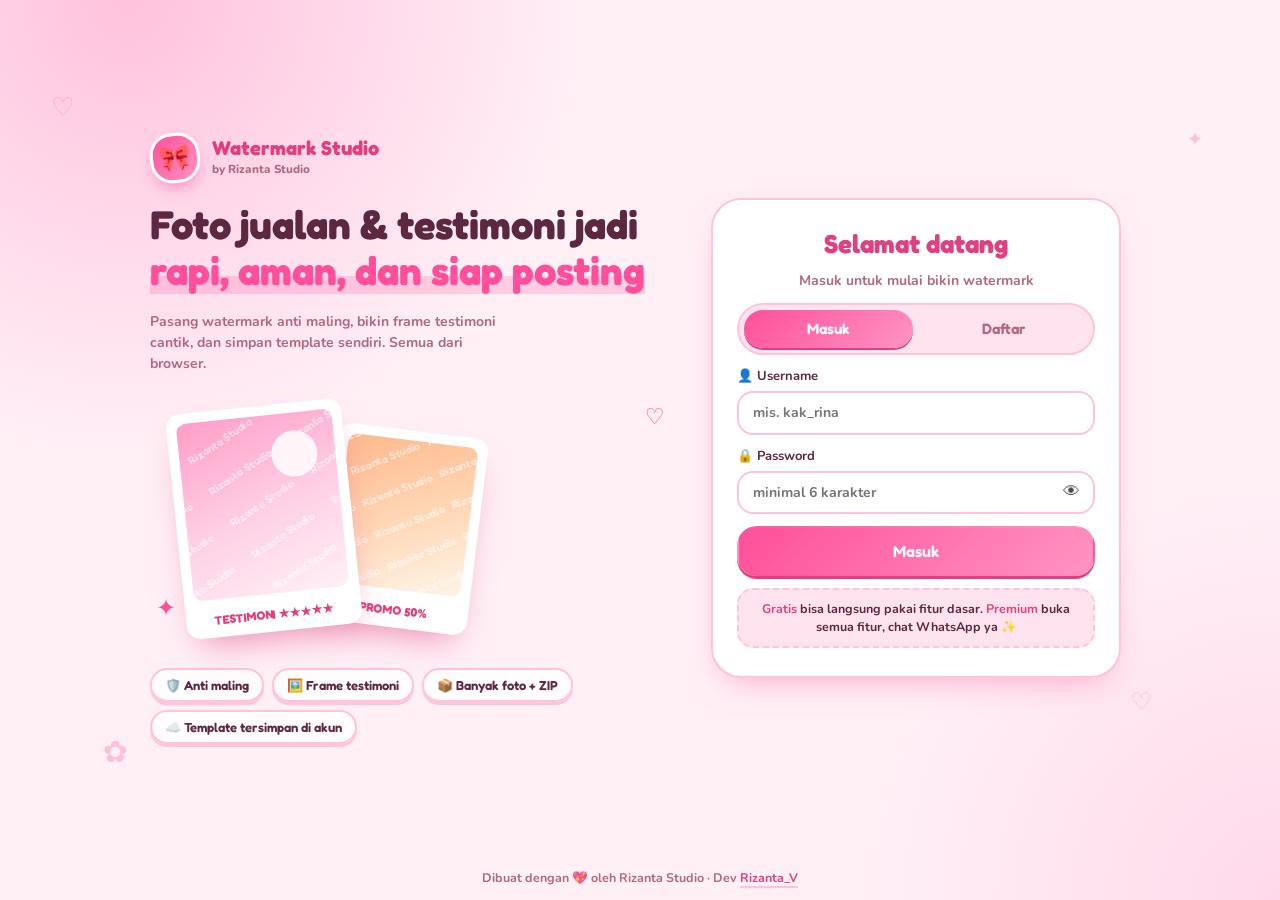
==== admin.html @ 2169e980 "Add files via upload" ====
<!DOCTYPE html>
<html lang="id">
<head>
<meta charset="utf-8">
<meta name="viewport" content="width=device-width, initial-scale=1, viewport-fit=cover">
<meta name="robots" content="noindex">
<meta name="theme-color" content="#ff7eb6">
<title>Panel Admin · Watermark Studio</title>
<link href="https://fonts.googleapis.com/css2?family=Fredoka:wght@400;600;700&family=Nunito:wght@600;700;800&display=swap" rel="stylesheet">
<link rel="stylesheet" href="style.css">
<link rel="stylesheet" href="auth.css">
<link rel="stylesheet" href="admin.css">
</head>
<body class="gated adminpg">
<div class="blob b1"></div><div class="blob b2"></div>
<div class="adm" id="adm">
  <header class="atop">
    <div class="gmark sm">🎀</div>
    <div class="ttl"><h1>Panel Admin</h1><p>Watermark Studio · by Rizanta Studio</p></div>
    <a class="btn" href="index.html">← Kasir</a>
    <button class="btn" id="out" type="button">Keluar</button>
  </header>
  <div id="denied" class="gcard" hidden><div class="mico">⛔</div><h3>Khusus admin</h3><p class="gsub">Akun ini bukan admin. Masuk dengan akun admin untuk membuka panel.</p><a class="btn pri wide" href="index.html">Kembali ke kasir</a><button class="btn wide" id="out2" type="button">Ganti akun</button></div>
  <main id="panel" hidden>
    <div class="stats" id="stats"></div>
    <div class="tools">
      <input type="search" id="q" placeholder="Cari username…" aria-label="Cari username">
      <button class="btn pri" id="add" type="button">+ Member</button>
      <button class="btn" id="rf" type="button">↻</button>
    </div>
    <div class="chips" id="flt"></div>
    <div id="list" class="mlist"></div>
  </main>
  <footer class="gcred" id="acred"></footer>
</div>
<div id="toast" role="status"></div>
<div class="mdl" id="em" hidden><div class="mcard ed"></div></div>
<script src="config.js"></script>
<script src="api.js"></script>
<script>window.WM_PAGE = 'admin';</script>
<script src="auth.js"></script>
<script src="admin.js"></script>
<script>(()=>{const c=WM_CONFIG.CREDITS||{};document.getElementById("acred").innerHTML=`Dibuat dengan 💖 oleh <b>${c.brand||""}</b>${c.dev?` · Dev <a href="${c.link||"#"}" target="_blank" rel="noopener">${c.dev}</a>`:""}`})()</script>
</body>
</html>
---- style.css ----
/* ===== Warna: semua keluarga pink / rose (tanpa ungu & oranye) ===== */
:root{
  --bg:#fff0f6;--panel:rgba(255,255,255,.82);--solid:#fff;
  --ink:#5c2740;--mut:#b0687f;--p:#ff4f9a;--p2:#ff94c2;--pd:#e0407f;--soft:#ffe3ef;--line:#ffc4dc;--dot:rgba(255,79,154,.14);
  --shadow:0 14px 34px -16px rgba(255,79,154,.55);--chunk:0 3px 0 var(--line);--chunkp:0 3px 0 #e0407f;color-scheme:light;
  --heart:url("data:image/svg+xml,%3Csvg xmlns='http://www.w3.org/2000/svg' viewBox='0 0 24 24'%3E%3Cpath d='M12 21.35l-1.45-1.32C5.4 15.36 2 12.28 2 8.5 2 5.42 4.42 3 7.5 3c1.74 0 3.41.81 4.5 2.09C13.09 3.81 14.76 3 16.5 3 19.58 3 22 5.42 22 8.5c0 3.78-3.4 6.86-8.55 11.54L12 21.35z' fill='%23ff4f9a' stroke='%23fff' stroke-width='2.2' stroke-linejoin='round' paint-order='stroke'/%3E%3C/svg%3E");
  --heart-s:url("data:image/svg+xml,%3Csvg xmlns='http://www.w3.org/2000/svg' viewBox='0 0 24 24'%3E%3Cpath d='M12 21.35l-1.45-1.32C5.4 15.36 2 12.28 2 8.5 2 5.42 4.42 3 7.5 3c1.74 0 3.41.81 4.5 2.09C13.09 3.81 14.76 3 16.5 3 19.58 3 22 5.42 22 8.5c0 3.78-3.4 6.86-8.55 11.54L12 21.35z' fill='%23ff4f9a'/%3E%3C/svg%3E");
  --arrow:url("data:image/svg+xml,%3Csvg xmlns='http://www.w3.org/2000/svg' viewBox='0 0 24 24' fill='none' stroke='%23ff4f9a' stroke-width='3.2' stroke-linecap='round' stroke-linejoin='round'%3E%3Cpath d='M6 9l6 6 6-6'/%3E%3C/svg%3E");
}
@media(prefers-color-scheme:dark){:root:not([data-theme="light"]){--bg:#2a1019;--panel:rgba(66,24,42,.84);--solid:#4a1c31;--ink:#ffe4ee;--mut:#e6a3bb;--pd:#ff8fc0;--soft:#5e2238;--line:#7d3355;--dot:rgba(255,143,192,.1);--chunk:0 3px 0 #2a1019;color-scheme:dark}}
:root[data-theme="dark"]{--bg:#2a1019;--panel:rgba(66,24,42,.84);--solid:#4a1c31;--ink:#ffe4ee;--mut:#e6a3bb;--pd:#ff8fc0;--soft:#5e2238;--line:#7d3355;--dot:rgba(255,143,192,.1);--chunk:0 3px 0 #2a1019;color-scheme:dark}

[hidden]{display:none!important}
*{box-sizing:border-box;-webkit-tap-highlight-color:transparent}
html,body{height:100%;margin:0;width:100%;overflow-x:hidden}
body{overscroll-behavior:none;font:700 14px/1.4 Nunito,system-ui,sans-serif;color:var(--ink);overflow:hidden;
  background-color:var(--bg);background-image:radial-gradient(var(--dot) 1.6px,transparent 1.8px);background-size:24px 24px}
h1,h4{font-family:Fredoka,sans-serif;margin:0}
small{color:var(--mut);font-weight:700}
.i{width:18px;height:18px;fill:none;stroke:currentColor;stroke-width:2.2;stroke-linecap:round;stroke-linejoin:round;flex:none}
:focus-visible{outline:3px solid rgba(255,79,154,.4);outline-offset:2px}

/* latar: blob pink + hiasan melayang */
.blob{position:fixed;width:46vmax;height:46vmax;border-radius:50%;filter:blur(80px);opacity:.55;pointer-events:none;z-index:-1;animation:drift 18s ease-in-out infinite alternate}
.b1{background:#ffa6cc;top:-16vmax;left:-12vmax}
.b2{background:#ffc9db;bottom:-18vmax;right:-12vmax;animation-delay:-9s}
@media(prefers-color-scheme:dark){:root:not([data-theme="light"]) .blob{opacity:.22}}
:root[data-theme="dark"] .blob{opacity:.22}
@keyframes drift{to{transform:translate(6vmax,4vmax) scale(1.12)}}
.deco{position:fixed;inset:0;z-index:0;pointer-events:none;overflow:hidden}
.deco i{position:absolute;font-style:normal;color:var(--p);opacity:.28;animation:float 6s ease-in-out infinite}
.deco i:nth-child(1){left:3%;top:14%;font-size:22px}
.deco i:nth-child(2){left:47%;top:3%;font-size:16px;animation-delay:-2s}
.deco i:nth-child(3){right:3%;top:30%;font-size:26px;animation-delay:-4s}
.deco i:nth-child(4){left:6%;bottom:12%;font-size:28px;animation-delay:-1s}
.deco i:nth-child(5){right:35%;bottom:4%;font-size:18px;animation-delay:-3s}
.deco i:nth-child(6){right:2%;bottom:14%;font-size:20px;animation-delay:-5s}
@keyframes float{50%{transform:translateY(-10px) rotate(12deg);opacity:.5}}

/* ===== Kerangka: desktop 2 kolom, HP 1 kolom ===== */
.app{position:relative;z-index:1;height:100vh;height:100dvh;max-width:1320px;margin:auto;display:grid;gap:12px;
  padding:calc(12px + env(safe-area-inset-top,0px)) 12px calc(12px + env(safe-area-inset-bottom,0px));
  grid-template-columns:minmax(0,1fr) 420px;grid-template-rows:auto auto minmax(0,1fr);
  grid-template-areas:"head head" "stage tabs" "stage secs"}
.top{grid-area:head}.stage{grid-area:stage}.tabs{grid-area:tabs}.secs{grid-area:secs}
.top,.stage,.tabs,.secs{min-width:0;background:var(--panel);backdrop-filter:blur(12px);-webkit-backdrop-filter:blur(12px);border:2.5px solid var(--line);border-radius:26px;box-shadow:var(--shadow)}

.top{display:flex;align-items:center;gap:12px;padding:10px 14px}
.mark{width:44px;height:44px;border-radius:16px;background:linear-gradient(135deg,var(--p),var(--p2));display:grid;place-items:center;color:#fff;overflow:hidden;flex:none;border:3px solid #fff;box-shadow:0 5px 12px -4px rgba(255,79,154,.7);transform:rotate(-6deg);transition:transform .3s cubic-bezier(.3,1.6,.5,1)}
.mark:hover{transform:rotate(6deg) scale(1.08)}
.mark img{width:100%;height:100%;object-fit:cover}
.mark .i{width:22px;height:22px}
.ttl{min-width:0}.ttl h1,.ttl p{white-space:nowrap;overflow:hidden;text-overflow:ellipsis}
.ttl h1{font-size:22px;line-height:1.1;background:linear-gradient(90deg,var(--p),#ff7eb6);-webkit-background-clip:text;background-clip:text;color:transparent}
.ttl p{margin:1px 0 0;color:var(--pd);font:400 13px/1.3 Pacifico,Fredoka,cursive}
.ttl p::after{content:" ♡"}
.hb{margin-left:auto;display:flex;gap:7px;flex:none}
.ib{width:40px;height:40px;border-radius:50%;border:2.5px solid var(--line);background:var(--solid);color:var(--pd);box-shadow:var(--chunk);display:grid;place-items:center;cursor:pointer;transition:transform .15s,opacity .2s,box-shadow .15s}
.ib:hover{transform:translateY(-2px)}
.ib:active{transform:translateY(2px);box-shadow:0 1px 0 var(--line)}
.ib:disabled{opacity:.35;pointer-events:none}

/* ===== Preview ===== */
.stage{display:flex;flex-direction:column;gap:10px;padding:10px;min-height:0;animation:pop .6s cubic-bezier(.3,1.4,.5,1) both}
.cv{position:relative;overflow:hidden;flex:1;min-height:0;border-radius:20px;border:3px dashed var(--line);background:repeating-conic-gradient(var(--soft) 0 25%,var(--solid) 0 50%) 0 0/18px 18px}
canvas{position:absolute;inset:6px;display:block;width:calc(100% - 12px);height:calc(100% - 12px);object-fit:contain;filter:drop-shadow(0 8px 14px rgba(224,64,127,.3))}
.bar{display:flex;gap:8px}
.btn,select{display:inline-flex;align-items:center;justify-content:center;gap:7px;height:44px;padding:0 15px;font:inherit;font-family:Fredoka,Nunito,sans-serif;font-weight:600;font-size:14px;color:var(--ink);background:var(--solid);border:2.5px solid var(--line);border-radius:18px;box-shadow:var(--chunk);cursor:pointer;white-space:nowrap;transition:transform .15s,box-shadow .15s}
.btn em{font-style:normal}
.btn .i{color:var(--p)}
.btn:hover{transform:translateY(-2px);box-shadow:0 5px 0 var(--line)}
.btn:active{transform:translateY(2px);box-shadow:0 1px 0 var(--line)}
.btn.pri{flex:1;color:#fff;border-color:transparent;background:linear-gradient(135deg,var(--p),var(--p2));box-shadow:var(--chunkp)}
.btn.pri .i{color:#fff}
.btn.pri:hover{box-shadow:0 5px 0 #e0407f}
.btn.pri:active{box-shadow:0 1px 0 #e0407f}
select{padding:0 30px 0 12px;appearance:none;-webkit-appearance:none;background:var(--solid) var(--arrow) right 10px center/12px no-repeat}
.f select,.f input[type=text],.f textarea{width:100%;height:auto;padding:10px 14px;border-radius:16px;font-weight:700;box-shadow:none}
.f select{padding-right:34px;font-family:Nunito,sans-serif}

/* ===== Menu utama (5 tombol, semua kelihatan, tanpa scroll) ===== */
.tabs{display:grid;grid-template-columns:repeat(5,minmax(0,1fr));gap:5px;padding:6px}
.tabs button{display:grid;justify-items:center;gap:3px;padding:8px 2px;font:600 11.5px Fredoka,Nunito,sans-serif;color:var(--mut);background:none;border:0;border-radius:20px;cursor:pointer;transition:background .2s,color .2s,transform .15s}
.tabs button .i{width:22px;height:22px}
.tabs button:hover{background:var(--soft)}
.tabs button.on{color:#fff;background:linear-gradient(135deg,var(--p),var(--p2));box-shadow:var(--chunkp)}
.tabs button.on .i{animation:wob .5s cubic-bezier(.3,1.6,.5,1)}
.tabs button:active{transform:scale(.92)}
@keyframes wob{30%{transform:scale(1.3) rotate(-10deg)}60%{transform:scale(.95) rotate(6deg)}}

/* sub-menu di dalam panel */
.subs{display:flex;gap:6px;padding:12px 12px 0;flex:none}
.subs button{flex:1;min-width:0;height:34px;padding:0 6px;font:600 12.5px Fredoka,Nunito,sans-serif;color:var(--ink);background:var(--solid);border:2px solid var(--line);border-radius:99px;cursor:pointer;transition:transform .15s}
.subs button.on{color:#fff;border-color:transparent;background:linear-gradient(135deg,var(--p),var(--p2));box-shadow:0 2px 0 #e0407f}
.subs button:active{transform:scale(.94)}

/* ===== Isi panel ===== */
.secs{display:flex;flex-direction:column;min-height:0;overflow:hidden}
.panes{flex:1;min-height:0;overflow:auto;overflow-x:hidden;padding:14px;overscroll-behavior:contain;scrollbar-width:thin;scrollbar-color:var(--line) transparent}
.panes::-webkit-scrollbar{width:8px}.panes::-webkit-scrollbar-thumb{background:var(--line);border-radius:9px}
.sec{display:none;gap:13px;align-content:start}
.sec.on{display:grid;animation:fade .25s}
h4{font-size:15px;color:var(--pd);margin-top:4px}
h4::before{content:"♡";margin-right:6px}
.f{display:grid;gap:6px}
.f>span{display:flex;justify-content:space-between;gap:8px;font-size:13px;overflow-wrap:anywhere}
.f>span b{flex:none;color:var(--pd);background:var(--soft);padding:0 9px;border-radius:99px;font-family:Fredoka,sans-serif;font-weight:600}
.grp{display:grid;gap:13px}
.note{padding:10px 14px;background:var(--soft);border:2px dashed var(--line);border-radius:16px;font-size:12px;line-height:1.45;color:var(--mut);font-weight:700;overflow-wrap:anywhere}
.note:empty{display:none}
.sec>.btn,.grp>.btn{width:100%;height:auto;min-height:44px;padding-top:8px;padding-bottom:8px;white-space:normal;text-align:center}
.sec small{overflow-wrap:anywhere}
input[type=text],textarea{font:inherit;color:var(--ink);background:var(--solid);border:2.5px solid var(--line)}
input[type=text]:focus,textarea:focus,select:focus{border-color:var(--p);outline:none;box-shadow:0 0 0 4px rgba(255,79,154,.18)}
input[type=color]{width:100%;height:44px;padding:4px;background:var(--solid);border:2.5px solid var(--line);border-radius:16px;cursor:pointer}
input[type=range]{width:100%;height:30px;appearance:none;-webkit-appearance:none;background:none;accent-color:var(--p);cursor:pointer}
input[type=range]::-webkit-slider-runnable-track{height:9px;border-radius:9px;background:linear-gradient(90deg,var(--line),var(--soft));box-shadow:inset 0 1px 2px rgba(224,64,127,.2)}
input[type=range]::-webkit-slider-thumb{appearance:none;-webkit-appearance:none;width:30px;height:30px;margin-top:-10.5px;border:0;background:var(--heart) center/contain no-repeat;filter:drop-shadow(0 2px 2px rgba(224,64,127,.45));transition:transform .15s}
input[type=range]:active::-webkit-slider-thumb{transform:scale(1.2)}
input[type=range]::-moz-range-track{height:9px;border-radius:9px;background:linear-gradient(90deg,var(--line),var(--soft))}
input[type=range]::-moz-range-thumb{width:28px;height:28px;border:0;background:var(--heart) center/contain no-repeat}
.chk{display:flex;justify-content:space-between;align-items:center;gap:10px;padding:11px 14px;background:var(--soft);border:2px solid var(--line);border-radius:18px;cursor:pointer}
.chk input{appearance:none;-webkit-appearance:none;flex:none;width:48px;height:28px;border-radius:99px;background:var(--line);position:relative;transition:background .2s;cursor:pointer}
.chk input::after{content:"";position:absolute;top:3px;left:3px;width:22px;height:22px;border-radius:50%;background:#fff var(--heart-s) center/12px no-repeat;box-shadow:0 2px 4px rgba(224,64,127,.35);transition:transform .25s cubic-bezier(.3,1.6,.5,1)}
.chk input:checked{background:linear-gradient(135deg,var(--p),var(--p2))}
.chk input:checked::after{transform:translateX(20px)}

.chips{display:flex;flex-wrap:wrap;gap:7px}
.chips button,.pre button{height:38px;padding:0 14px;font:inherit;font-weight:700;color:var(--ink);background:var(--solid);border:2px solid var(--line);border-radius:99px;cursor:pointer;transition:transform .15s,background .2s}
.chips button.on,.pos button.on{color:#fff;border-color:transparent;background:linear-gradient(135deg,var(--p),var(--p2));box-shadow:0 2px 0 #e0407f}
.chips button:active,.pos button:active,.pre button:active{transform:scale(.93)}
.chips.em button{width:48px;height:48px;padding:0;font-size:23px;border-radius:50%}
.pos{display:grid;grid-template-columns:repeat(3,54px);gap:7px;justify-content:center}
.pos button{height:46px;display:grid;padding:9px;background:var(--solid);color:var(--mut);border:2px solid var(--line);border-radius:16px;cursor:pointer}
.pos button span{width:9px;height:9px;border-radius:50%;background:currentColor}
.pos button.on{color:#fff}
.pre{display:grid;grid-template-columns:1fr 1fr;gap:8px}
.pre button{height:46px;text-align:left;border-radius:18px;background:var(--soft);font-family:Fredoka,Nunito,sans-serif;font-weight:600}
.pre button::before{content:"♡";color:var(--p);margin-right:7px}
.tpls{display:grid;gap:6px}
.tpl{display:flex;gap:6px;align-items:center;padding:6px 6px 6px 14px;background:var(--soft);border:2px solid var(--line);border-radius:18px}
.tpl span{flex:1;overflow:hidden;text-overflow:ellipsis;white-space:nowrap}
.tpl .btn{height:34px;padding:0 12px;border-radius:14px;box-shadow:none}

/* ===== Banyak testi: strip thumbnail & daftar ===== */
.strip{display:flex;gap:7px;flex:none;overflow-x:auto;overflow-y:hidden;padding:3px 3px 5px;overscroll-behavior-x:contain;scrollbar-width:thin;scrollbar-color:var(--line) transparent}
.th{position:relative;flex:none;width:50px;height:50px;padding:0;overflow:hidden;display:grid;place-items:center;color:var(--p);background:var(--solid);border:2.5px solid var(--line);border-radius:15px;cursor:pointer;transition:transform .15s}
.th img{width:100%;height:100%;object-fit:cover;display:block}
.th b{position:absolute;right:2px;bottom:2px;min-width:18px;padding:0 4px;border-radius:99px;font:600 11px/17px Fredoka,sans-serif;text-align:center;color:#fff;background:var(--p)}
.th.on{border-color:var(--p);box-shadow:0 0 0 3px rgba(255,79,154,.3)}
.th.add{border-style:dashed;background:var(--soft)}
.th:active{transform:scale(.92)}
.items{display:grid;gap:6px}
.it{display:flex;gap:5px;align-items:center;padding:5px;background:var(--soft);border:2px solid var(--line);border-radius:18px}
.it.on{border-color:var(--p);background:var(--solid);box-shadow:0 0 0 3px rgba(255,79,154,.18)}
.itm{flex:1;min-width:0;display:flex;align-items:center;gap:10px;padding:0;text-align:left;font:inherit;color:inherit;background:none;border:0;cursor:pointer}
.itm img{width:42px;height:42px;flex:none;object-fit:cover;border-radius:12px;border:2px solid #fff}
.itm span{min-width:0;display:grid}
.itm b,.itm small{display:block;overflow:hidden;text-overflow:ellipsis;white-space:nowrap}
.mini{width:32px;height:32px;flex:none;display:grid;place-items:center;padding:0;color:var(--pd);background:var(--solid);border:2px solid var(--line);border-radius:50%;cursor:pointer}
.mini .i{width:15px;height:15px}
.mini:disabled{opacity:.3;pointer-events:none}
.empty{padding:16px;text-align:center;color:var(--mut);border:2px dashed var(--line);border-radius:18px}
.grp2{display:grid;grid-template-columns:1fr 1fr;gap:8px}
.grp2>.btn{width:100%;padding:0 10px}
.btn:disabled{opacity:.45;pointer-events:none}

/* ===== Preview layar penuh, toast, partikel ===== */
.ov{position:fixed;inset:0;z-index:50;display:flex;flex-direction:column;background:rgba(70,14,40,.92);animation:fade .25s}
.ovs{flex:1;min-height:0;display:flex;overflow:auto;overscroll-behavior:contain;-webkit-overflow-scrolling:touch;touch-action:pan-x pan-y pinch-zoom;
  padding:calc(64px + env(safe-area-inset-top,0px)) 16px calc(16px + env(safe-area-inset-bottom,0px));scrollbar-width:thin;scrollbar-color:var(--line) transparent}
.ovs img{display:block;flex:none;margin:auto;max-width:100%;max-height:calc(100vh - 84px - env(safe-area-inset-top,0px) - env(safe-area-inset-bottom,0px));
  max-height:calc(100dvh - 84px - env(safe-area-inset-top,0px) - env(safe-area-inset-bottom,0px));object-fit:contain;border-radius:20px;border:4px solid #fff;background:#fff;cursor:zoom-in;animation:pop .4s cubic-bezier(.3,1.5,.5,1)}
.ovs.z img{max-width:none;max-height:none;height:auto;cursor:zoom-out}
.ov.ld .ovs{opacity:.35}
.ovt{position:absolute;top:0;left:0;right:0;z-index:2;display:flex;align-items:center;justify-content:space-between;gap:10px;padding:calc(12px + env(safe-area-inset-top,0px)) 14px 0;pointer-events:none}
.ovt>*{pointer-events:auto}
.ovc{padding:6px 14px;border-radius:99px;color:#fff;font:600 13px Fredoka,Nunito,sans-serif;background:rgba(0,0,0,.3)}
.ovt .btn,.ovn{width:44px;padding:0;border-radius:50%}
.ovn{position:absolute;top:50%;z-index:2;margin-top:-22px}.ovn.l{left:10px}.ovn.r{right:10px}
.ov.out{opacity:0;transition:opacity .25s}
#toast{position:fixed;left:50%;bottom:calc(88px + env(safe-area-inset-bottom,0px));z-index:60;max-width:90vw;padding:11px 20px;border-radius:99px;font:600 14px Fredoka,Nunito,sans-serif;color:#fff;background:linear-gradient(135deg,var(--p),var(--p2));border:2.5px solid #fff;box-shadow:0 8px 20px -6px rgba(224,64,127,.7);transform:translate(-50%,40px);opacity:0;transition:.3s cubic-bezier(.3,1.5,.5,1);pointer-events:none}
#toast::before{content:"♡ "}
#toast.on{transform:translate(-50%,0);opacity:1}
.pt{position:fixed;z-index:70;pointer-events:none;font-style:normal;font-weight:900;line-height:1;transition:transform .9s cubic-bezier(.2,.8,.3,1),opacity .9s}
.pop{animation:pop .45s cubic-bezier(.3,1.6,.5,1)}
@keyframes pop{from{transform:scale(.94);opacity:.4}}
@keyframes fade{from{opacity:0}}

/* ===== HP: preview di atas, panel di tengah, menu di bawah ===== */
@media(max-width:899px){
  .app{grid-template-columns:minmax(0,1fr);gap:8px;padding:calc(8px + env(safe-area-inset-top,0px)) 8px calc(8px + env(safe-area-inset-bottom,0px));
    grid-template-rows:auto minmax(0,42fr) minmax(0,58fr) auto;grid-template-areas:"head" "stage" "secs" "tabs"}
  .top,.stage,.tabs,.secs{border-radius:22px;border-width:2px}
  .top{padding:8px 12px}.mark{width:38px;height:38px;border-radius:14px}.ttl p{display:none}.ttl h1{font-size:19px}
  .stage{padding:8px;gap:8px}
  .bar .btn:not(.pri) em{display:none}
  .bar .btn{padding:0 12px}
  .tabs{padding:5px}
  .tabs button{padding:7px 2px 6px;font-size:11px}
  .app.multi{grid-template-rows:auto minmax(0,48fr) minmax(0,52fr) auto}
  .th{width:42px;height:42px;border-radius:13px}
  .hb{gap:5px}.ib{width:36px;height:36px}
  .subs{padding:10px 10px 0}.subs button{height:32px}
  .panes{padding:12px}
  input[type=text],textarea,select{font-size:16px}
  .bar{min-width:0}.bar .btn{padding:0 11px}.bar select{min-width:0;max-width:80px;padding:0 24px 0 10px;background-position:right 8px center}
  .bar .btn.pri{min-width:0}
  .chips button{height:36px;padding:0 12px}
  #cp{display:none!important}
  #toast{bottom:calc(84px + env(safe-area-inset-bottom,0px))}
  .pre{grid-template-columns:1fr}
  .deco i:nth-child(n+4){display:none}
}
@media(max-width:899px) and (max-height:620px){.app,.app.multi{grid-template-rows:auto minmax(0,50fr) minmax(0,50fr) auto}}
@media(prefers-reduced-motion:reduce){*{animation:none!important;transition:none!important}}
---- auth.css ----
/* ===== Login, jendela unlock, akun, dan kunci premium ===== */
body.gated .app,body.gated .adm{filter:blur(8px);pointer-events:none;user-select:none}
.mcard,.gcard{position:relative;width:min(400px,100%);display:grid;gap:12px;padding:26px 22px;text-align:center;background:var(--solid);border:2.5px solid var(--line);border-radius:30px;box-shadow:var(--shadow);animation:gin .5s cubic-bezier(.3,1.4,.5,1)}
@keyframes gin{from{opacity:0;transform:translateY(24px) scale(.94)}}
.gcard h2,.mcard h3{margin:0;font:700 24px Fredoka,sans-serif;color:var(--pd)}
.mcard h3{font-size:21px}
.gsub{margin:0;color:var(--mut);font-weight:700}
.gmark,.mico{width:62px;height:62px;margin:0 auto;border-radius:22px;display:grid;place-items:center;font-size:30px;background:linear-gradient(135deg,var(--p),var(--p2));border:3px solid #fff;box-shadow:0 8px 16px -6px rgba(255,79,154,.7);transform:rotate(-6deg);animation:wob 3s ease-in-out infinite}
@keyframes wob{50%{transform:rotate(6deg) scale(1.06)}}
.gload{display:flex;gap:10px;align-items:center;justify-content:center;padding:14px;color:var(--mut)}
.spin{width:20px;height:20px;border-radius:50%;border:3px solid var(--line);border-top-color:var(--p);animation:spn .8s linear infinite}
@keyframes spn{to{transform:rotate(360deg)}}
#gform,#gretry{display:grid;gap:12px;text-align:left}
.seg{display:grid;grid-template-columns:1fr 1fr;gap:6px;padding:5px;background:var(--soft);border-radius:99px;border:2px solid var(--line)}
.seg button{height:38px;border:0;border-radius:99px;background:none;font:600 15px Fredoka,sans-serif;color:var(--mut);cursor:pointer;transition:.2s}
.seg button.on{color:#fff;background:linear-gradient(135deg,var(--p),var(--p2));box-shadow:0 2px 0 #e0407f}
input[type=password],input[type=number],input[type=search]{width:100%;padding:10px 14px;border-radius:16px;font:700 14px Nunito,sans-serif;color:var(--ink);background:var(--solid);border:2.5px solid var(--line)}
input[type=password]:focus,input[type=number]:focus,input[type=search]:focus{border-color:var(--p);outline:none;box-shadow:0 0 0 4px rgba(255,79,154,.18)}
.gate input[type=text]{width:100%}
.gerr{display:none;padding:9px 13px;border-radius:14px;background:#ffe1e8;color:#b0204d;font-weight:800;font-size:13px}
.gerr.on{display:block}
:root[data-theme="dark"] .gerr{background:#5a1f36;color:#ffc2d4}
.wide{width:100%;flex:none}
.btn.wide.pri{flex:none}
a.btn{text-decoration:none}
.gnote{text-align:center;line-height:1.35}
.demo{padding:8px 12px;border-radius:14px;background:var(--soft);border:2px dashed var(--line);color:var(--pd);font-size:12px;font-weight:800;line-height:1.5}
.mdl{position:fixed;inset:0;z-index:110;display:grid;place-items:center;padding:20px;background:rgba(70,14,40,.55);backdrop-filter:blur(4px);animation:fade .2s}
.mdl[hidden]{display:none}
.mx{position:absolute;top:12px;right:12px;width:34px;height:34px;border-radius:50%;border:2px solid var(--line);background:var(--soft);color:var(--pd);cursor:pointer;font-weight:800}
.pl{list-style:none;margin:0;padding:0;display:grid;gap:7px;text-align:left}
.pl li{padding:8px 12px 8px 36px;border-radius:14px;background:var(--soft);font-size:13px;position:relative}
.pl li::before{content:"✦";position:absolute;left:13px;color:var(--p)}
.pill{margin:0 auto;padding:4px 14px;border-radius:99px;background:var(--soft);color:var(--mut);font:600 14px Fredoka,sans-serif;border:2px solid var(--line)}
.pill.on{color:#fff;background:linear-gradient(135deg,var(--p),var(--p2));border-color:transparent}
.av{width:28px;height:28px;border-radius:50%;display:grid;place-items:center;font:700 14px Fredoka,sans-serif;color:#fff;background:linear-gradient(135deg,var(--p),var(--p2))}
.av.big{width:64px;height:64px;font-size:28px;margin:0 auto;border:3px solid #fff;box-shadow:0 8px 16px -6px rgba(255,79,154,.7)}
.um{position:relative;overflow:visible}
.um .pro{position:absolute;right:-6px;bottom:-5px;padding:0 5px;border-radius:99px;font:700 9px/15px Fredoka,sans-serif;font-style:normal;color:#fff;background:var(--pd);border:2px solid var(--solid)}
/* kunci premium */
.lockbar{display:none;position:sticky;top:0;z-index:3;align-items:center;justify-content:space-between;gap:10px;padding:8px 8px 8px 14px;border-radius:18px;background:linear-gradient(135deg,var(--p),var(--p2));color:#fff;font:600 14px Fredoka,sans-serif;box-shadow:0 4px 0 #e0407f}
.lockbar button{height:32px;padding:0 14px;border:0;border-radius:99px;background:#fff;color:var(--pd);font:700 13px Fredoka,sans-serif;cursor:pointer}
.sec.lockd .lockbar{display:flex}
.sec.lockd>:not(.lockbar){opacity:.42;pointer-events:none;filter:saturate(.5)}
.lk::after{content:"🔒";font-size:.78em;margin-left:4px;font-style:normal}
[data-g].lk::after{position:absolute;top:2px;right:6px;margin:0;font-size:11px}
[data-g]{position:relative}

/* ===== Halaman login (baru) ===== */
.gate{position:fixed;inset:0;z-index:100;overflow:auto;display:grid;grid-template-rows:1fr auto;padding:max(18px,env(safe-area-inset-top)) 18px max(14px,env(safe-area-inset-bottom));
  background:radial-gradient(60vmax 60vmax at 10% 0%,#ffc2de 0,transparent 60%),radial-gradient(55vmax 55vmax at 100% 100%,#ffd9ea 0,transparent 60%),var(--bg)}
.gate[hidden]{display:none}
.fl{position:absolute;font-style:normal;color:var(--p);opacity:.3;animation:float 6s ease-in-out infinite;pointer-events:none}
.f1{left:4%;top:10%;font-size:26px}.f2{right:6%;top:14%;font-size:20px;animation-delay:-2s}.f3{left:8%;bottom:14%;font-size:30px;animation-delay:-4s}.f4{right:10%;bottom:20%;font-size:24px;animation-delay:-1s}
.gwrap{position:relative;z-index:1;width:min(980px,100%);margin:auto;display:grid;grid-template-columns:1.1fr .9fr;gap:30px;align-items:center}
.ghero{display:grid;gap:18px;text-align:left}
.gbrand{display:flex;gap:12px;align-items:center}
.gbrand .gmark{width:50px;height:50px;margin:0;font-size:25px;flex:none}
.gbrand b{display:block;font:700 20px Fredoka,sans-serif;color:var(--pd);line-height:1.1}
.gbrand small{font-weight:800}
.ghero h2{margin:0;font:700 clamp(26px,3.6vw,40px)/1.15 Fredoka,sans-serif;color:var(--ink)}
.ghero h2 em{font-style:normal;color:var(--p);background:linear-gradient(transparent 62%,rgba(255,79,154,.22) 0)}
.ghero p{margin:0;color:var(--mut);font-weight:700;max-width:46ch;line-height:1.5}
.gfeat{list-style:none;margin:0;padding:0;display:flex;flex-wrap:wrap;gap:8px}
.gfeat li{padding:7px 13px;border-radius:99px;background:var(--panel);border:2px solid var(--line);font:600 13px Fredoka,sans-serif;box-shadow:var(--chunk)}
/* kartu contoh hasil watermark */
.gshow{position:relative;height:250px;margin:4px 0}
.mock{position:absolute;width:176px;padding:10px 10px 38px;background:#fff;border-radius:14px;box-shadow:0 18px 34px -14px rgba(224,64,127,.6);animation:bobm 5s ease-in-out infinite}
.m1{left:26px;top:10px;transform:rotate(-6deg)}.m2{left:178px;top:34px;width:150px;transform:rotate(7deg);animation-delay:-2.5s}
@keyframes bobm{50%{translate:0 -9px}}
.mph{position:relative;height:178px;border-radius:9px;overflow:hidden;background:linear-gradient(160deg,#ff9ec8,#ffd1e6 55%,#fff0f6)}
.m2 .mph{height:150px;background:linear-gradient(160deg,#ffb88c,#ffd9b8 55%,#fff4e8)}
.msun{position:absolute;right:18px;top:18px;width:46px;height:46px;border-radius:50%;background:#fff;opacity:.85}
.mtile{position:absolute;inset:-40%;display:grid;grid-template-columns:repeat(3,1fr);gap:20px 8px;transform:rotate(-28deg);color:#fff;opacity:.55;font:600 11px Fredoka,sans-serif;white-space:nowrap;text-align:center}
.mcap{position:absolute;left:0;right:0;bottom:10px;text-align:center;font:700 12px Fredoka,sans-serif;color:var(--pd)}
.spark{position:absolute;font-style:normal;color:var(--p);animation:float 4s ease-in-out infinite}
.s1{left:6px;bottom:20px;font-size:24px}.s2{right:8px;top:6px;font-size:22px;animation-delay:-1.5s}
.gcard{width:100%;max-width:410px;margin:auto;justify-self:end;padding:28px 24px}
.gcard .sm2{width:54px;height:54px;font-size:26px;display:none}
.gcard h2{font-size:26px}
.pw{position:relative}.pw input{padding-right:46px}
.eye{position:absolute;right:6px;top:50%;transform:translateY(-50%);width:36px;height:36px;border:0;border-radius:50%;background:none;font-size:17px;cursor:pointer;opacity:.7}
.eye:hover{opacity:1}
.str{display:grid;grid-template-columns:1fr 1fr 1fr auto;gap:5px;align-items:center;margin-top:-4px}
.str i{height:6px;border-radius:9px;background:var(--line);transition:background .25s}
.str[data-n="1"] i:nth-child(-n+1){background:#ff9aa8}.str[data-n="2"] i:nth-child(-n+2){background:#ffb347}.str[data-n="3"] i{background:#3ecf9b}
.str em{font-style:normal;font-size:12px;font-weight:800;color:var(--mut);min-width:84px;text-align:right}
.btn.big{height:50px;font-size:16px;border-radius:20px}
.gperk{padding:10px 13px;border-radius:16px;background:var(--soft);border:2px dashed var(--line);font-size:12.5px;line-height:1.45;text-align:center;color:var(--ink)}
.gperk b{color:var(--pd)}
.gcred,.mcred{text-align:center;font-size:12.5px;font-weight:700;color:var(--mut);position:relative;z-index:1;padding-top:10px}
.gcred a,.mcred a{color:var(--pd);text-decoration:none;border-bottom:2px solid var(--line)}
.mcred{border-top:2px dashed var(--line);margin-top:2px}
@media(max-width:820px){
  .gwrap{grid-template-columns:1fr;gap:18px}
  .ghero{text-align:center;justify-items:center}.ghero h2{font-size:24px}.gbrand{justify-content:center}
  .ghero p,.gshow,.gfeat{display:none}
  .gcard{justify-self:center}
}
/* ===== Tombol & menu Premium ===== */
.upg{height:40px;padding:0 14px;display:inline-flex;align-items:center;gap:6px;border:2.5px solid transparent;border-radius:99px;cursor:pointer;color:#fff;font:700 14px Fredoka,sans-serif;background:linear-gradient(135deg,#ff4f9a,#ff94c2);box-shadow:0 3px 0 #e0407f;animation:glow 2.4s ease-in-out infinite}
.upg[hidden]{display:none}
.upg.on{animation:none;color:var(--pd);background:var(--solid);border-color:var(--line);box-shadow:var(--chunk)}
.upg:active{transform:translateY(2px);box-shadow:0 1px 0 #e0407f}
@keyframes glow{50%{box-shadow:0 3px 0 #e0407f,0 0 0 6px rgba(255,79,154,.2)}}
@media(max-width:560px){.upg em{display:none}.upg{width:40px;padding:0;justify-content:center}}
.pcard{width:min(520px,100%);max-height:92vh;overflow:auto;text-align:left;gap:10px}
.pcard h3,.pcard .mico,.pcard .pill{text-align:center;margin-left:auto;margin-right:auto}
.cmp{display:grid;gap:4px;border:2px solid var(--line);border-radius:18px;overflow:hidden;background:var(--soft)}
.ch,.cr{display:grid;grid-template-columns:1fr 78px 98px;align-items:center;padding:7px 10px;gap:6px;font-size:13px}
.ch{font:700 13px Fredoka,sans-serif;background:var(--solid)}.ch b{text-align:center}.ch .pr{color:var(--p)}
.cr{border-top:1px solid var(--line)}.cr em{font-style:normal;text-align:center;font-weight:800;color:var(--mut);font-size:12px}
.cr em.pr{color:var(--pd)}
.plh{margin:8px 0 0;font:600 15px Fredoka,sans-serif;color:var(--ink)}
.pgrid{display:grid;grid-template-columns:1fr 1fr;gap:9px}
.plan{position:relative;display:grid;gap:3px;padding:14px 12px 12px;text-align:center;text-decoration:none;color:var(--ink);background:var(--solid);border:2.5px solid var(--line);border-radius:20px;box-shadow:var(--chunk);transition:transform .15s}
.plan:hover{transform:translateY(-3px)}
.plan b{font:600 14px Fredoka,sans-serif;color:var(--mut)}.plan strong{font:700 22px Fredoka,sans-serif;color:var(--pd)}
.plan small{font-size:12px}.plan span{margin-top:6px;padding:6px;border-radius:99px;background:var(--soft);color:var(--pd);font:600 13px Fredoka,sans-serif}
.plan.hot{border-color:var(--p);background:linear-gradient(180deg,var(--soft),var(--solid))}
.plan.hot span{color:#fff;background:linear-gradient(135deg,var(--p),var(--p2))}
.hotb{position:absolute;top:-10px;left:50%;transform:translateX(-50%);padding:1px 10px;border-radius:99px;background:var(--pd);color:#fff;font:700 10px/18px Fredoka,sans-serif;font-style:normal;white-space:nowrap}
.plnote{text-align:center;line-height:1.4}

a.ib{text-decoration:none;font-size:18px;line-height:1}
---- admin.css ----
body.adminpg{overflow:visible;overscroll-behavior:auto;height:auto;min-height:100%}
.adm{position:relative;z-index:1;max-width:980px;margin:auto;padding:14px 14px calc(30px + env(safe-area-inset-bottom,0px));display:grid;gap:14px}
.atop{display:flex;align-items:center;gap:10px;padding:10px 14px;background:var(--panel);backdrop-filter:blur(12px);border:2.5px solid var(--line);border-radius:26px;box-shadow:var(--shadow)}
.atop .ttl{flex:1;min-width:0}.atop h1{font-size:20px;color:var(--pd)}.atop p{margin:0;font-size:12px;color:var(--mut)}
.gmark.sm{width:44px;height:44px;border-radius:16px;font-size:22px;margin:0;flex:none}
.atop .btn{height:40px;padding:0 13px}
#denied{margin:40px auto 0}
.stats{display:grid;grid-template-columns:repeat(auto-fit,minmax(130px,1fr));gap:10px}
.st{padding:14px;border-radius:22px;background:var(--panel);border:2.5px solid var(--line);box-shadow:var(--chunk);text-align:left}
.st b{display:block;font:700 28px Fredoka,sans-serif;color:var(--pd);line-height:1.1}.st span{font-size:12px;color:var(--mut)}
.tools{display:flex;gap:8px}.tools input{flex:1;min-width:0}.tools .btn{height:44px}
.mlist{display:grid;gap:10px}
.mrow{display:grid;grid-template-columns:auto 1fr auto;gap:12px;align-items:center;padding:12px 14px;background:var(--panel);border:2.5px solid var(--line);border-radius:22px;box-shadow:var(--chunk);animation:fade .25s}
.mrow .mi{min-width:0;text-align:left}.mrow .mi strong{display:block;font:600 16px Fredoka,sans-serif;overflow:hidden;text-overflow:ellipsis}
.mrow .mi small{display:block;line-height:1.35}
.badge{display:inline-block;padding:1px 10px;margin-left:6px;border-radius:99px;font:600 11px/18px Fredoka,sans-serif;background:var(--soft);color:var(--mut);vertical-align:middle}
.badge.pr{color:#fff;background:linear-gradient(135deg,var(--p),var(--p2))}
.badge.ad{color:#fff;background:#6b3a8a}
.badge.ex{background:#ffe9b8;color:#7a5200}
.badge.sp{background:#ffd1d1;color:#a11}
.mrow .btn{height:38px;padding:0 14px}
.empty{padding:30px;text-align:center;color:var(--mut)}
.ed{text-align:left;max-height:92vh;overflow:auto;width:min(460px,100%)}
.ed h3{text-align:left}
.ed .btn{height:42px}.ed .btn.pri{flex:none}
.ed .row2{display:grid;grid-template-columns:1fr 1fr;gap:8px}
.ed .sec2{display:grid;gap:8px}
.ed h4{font-size:13px;color:var(--mut);margin:4px 0 0}
.prev{padding:9px 12px;border-radius:14px;background:var(--soft);font-weight:800;color:var(--pd);font-size:13px}
.danger{color:#c0264f!important}
@media(max-width:560px){.atop .btn{padding:0 10px;font-size:13px}.mrow{grid-template-columns:1fr auto}.mrow .av{display:none}}
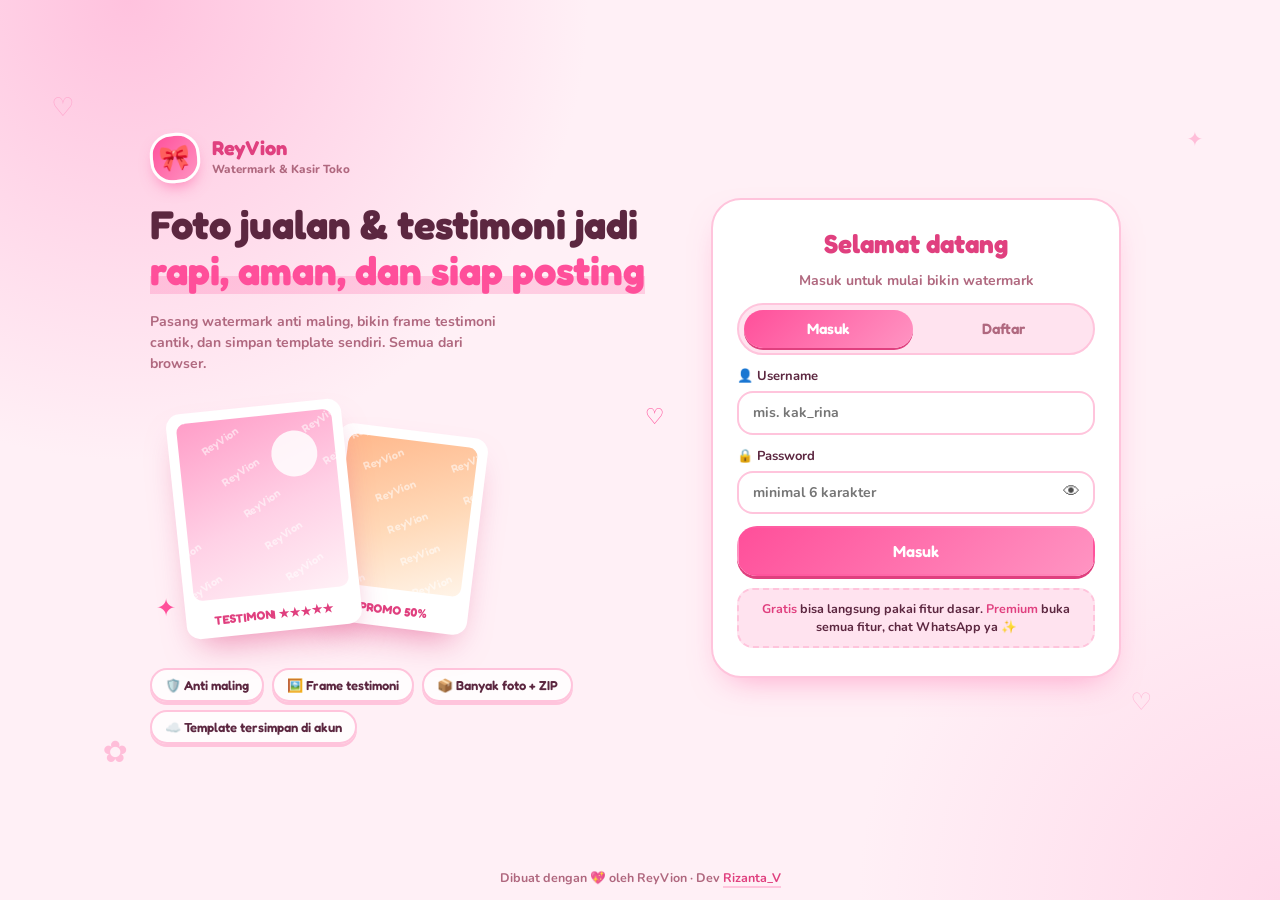
==== commit 6548e0b1: "Add files via upload" ====
--- a/admin.html
+++ b/admin.html
@@ -5,18 +5,21 @@
 <meta name="viewport" content="width=device-width, initial-scale=1, viewport-fit=cover">
 <meta name="robots" content="noindex">
 <meta name="theme-color" content="#ff7eb6">
-<title>Panel Admin · Watermark Studio</title>
+<title>Panel Admin · ReyVion</title>
 <link href="https://fonts.googleapis.com/css2?family=Fredoka:wght@400;600;700&family=Nunito:wght@600;700;800&display=swap" rel="stylesheet">
 <link rel="stylesheet" href="style.css">
 <link rel="stylesheet" href="auth.css">
 <link rel="stylesheet" href="admin.css">
+<link rel="stylesheet" href="theme.css">
+<script src="theme.js"></script>
 </head>
 <body class="gated adminpg">
 <div class="blob b1"></div><div class="blob b2"></div>
 <div class="adm" id="adm">
   <header class="atop">
     <div class="gmark sm">🎀</div>
-    <div class="ttl"><h1>Panel Admin</h1><p>Watermark Studio · by Rizanta Studio</p></div>
+    <div class="ttl"><h1>Panel Admin</h1><p>ReyVion</p></div>
+    <button class="ib" type="button" data-opts="tema" aria-label="Tema & pengaturan" title="Tema & pengaturan">🎨</button>
     <a class="btn" href="index.html">← Kasir</a>
     <button class="btn" id="out" type="button">Keluar</button>
   </header>
@@ -40,6 +43,7 @@
 <script>window.WM_PAGE = 'admin';</script>
 <script src="auth.js"></script>
 <script src="admin.js"></script>
+<script src="settings.js"></script>
 <script>(()=>{const c=WM_CONFIG.CREDITS||{};document.getElementById("acred").innerHTML=`Dibuat dengan 💖 oleh <b>${c.brand||""}</b>${c.dev?` · Dev <a href="${c.link||"#"}" target="_blank" rel="noopener">${c.dev}</a>`:""}`})()</script>
 </body>
 </html>
--- a/theme.css
+++ b/theme.css
@@ -0,0 +1,127 @@
+/* ===== Tema & pengaturan (dimuat paling akhir supaya bisa menimpa warna bawaan) ===== */
+
+/* font pilihan member (opsi <option> dibiarkan agar pratinjau font watermark tetap jalan) */
+html[data-font] *:not(option){font-family:var(--ff)!important}
+
+/* warna yang ikut tema (dulu pink tetap) */
+.blob.b1{background:var(--b1,#ffa6cc)}
+.blob.b2{background:var(--b2,#ffc9db)}
+:focus-visible{outline-color:var(--ring,rgba(255,79,154,.4))}
+input:focus,select:focus,textarea:focus{border-color:var(--p)!important;box-shadow:0 0 0 4px var(--ring,rgba(255,79,154,.18))!important}
+/* teks di atas tombol/aksen: putih, atau gelap kalau aksennya terang */
+.btn.pri,.seg button.on,.pill.on,.av,.tabs button.on,.subs button.on,.chips button.on,.pos button.on,.th b,#toast,.upg,.badge.pr,.mico,.gmark{color:var(--onp,#fff)}
+.btn.pri .i{color:var(--onp,#fff)}
+.seg button.on{box-shadow:0 2px 0 var(--pdk,#e0407f)}
+
+/* ===== Jendela pengaturan: bottom sheet di HP supaya perubahan tema kelihatan di belakangnya ===== */
+#set{background:rgba(0,0,0,.28);backdrop-filter:none;-webkit-backdrop-filter:none}
+.mcard.wset{padding:0;gap:0;overflow:hidden;display:flex;flex-direction:column;text-align:left;width:min(460px,100%);max-height:min(86dvh,760px)}
+.wset .sth{display:grid;gap:12px;padding:18px 18px 10px;flex:none}
+.wset .sth h3{text-align:left;padding-right:44px}
+.wset .stb{display:grid;gap:14px;align-content:start;padding:6px 18px calc(20px + env(safe-area-inset-bottom,0px));overflow-y:auto;overscroll-behavior:contain;-webkit-overflow-scrolling:touch}
+.wset .stb::-webkit-scrollbar{width:7px}.wset .stb::-webkit-scrollbar-thumb{background:var(--line);border-radius:9px}
+.wset section{display:grid;gap:14px;align-content:start}
+.wset section[hidden]{display:none}
+.wset .sgrp{display:grid;gap:8px}
+.wset h4{margin:0;font-size:14px}
+.wset .f input[type=text],.wset .f input[type=password]{font-size:16px;height:46px;padding:0 14px}
+.wset .f select{height:46px;font-size:16px;width:100%}
+.wset small{line-height:1.4}
+
+/* template tema */
+.tp{display:grid;grid-template-columns:repeat(3,minmax(0,1fr));gap:8px}
+.tpb{position:relative;display:grid;justify-items:center;gap:5px;padding:8px 4px 7px;min-width:0;font:600 12px/1.2 Fredoka,Nunito,sans-serif;color:var(--ink);background:var(--soft);border:2.5px solid var(--line);border-radius:18px;cursor:pointer;transition:transform .15s,border-color .2s}
+.tpb:active{transform:scale(.96)}
+.tpb i{width:34px;height:34px;border-radius:50%;border:2.5px solid var(--line);display:block}
+.tpb span{max-width:100%;overflow:hidden;text-overflow:ellipsis;white-space:nowrap}
+.tpb[aria-pressed="true"]{border-color:var(--p);box-shadow:0 0 0 3px var(--ring,rgba(255,79,154,.25))}
+.tpb[aria-pressed="true"]::after{content:"✓";position:absolute;top:-7px;right:-4px;width:20px;height:20px;border-radius:50%;display:grid;place-items:center;font-size:12px;font-weight:800;color:var(--onp,#fff);background:var(--p)}
+
+/* warna sendiri */
+.tcr{display:grid;grid-template-columns:minmax(0,1fr) 46px 108px;gap:8px;align-items:center}
+.tcr>span{font-size:14px;overflow:hidden;text-overflow:ellipsis;white-space:nowrap}
+.tcr input[type=color]{width:46px;height:46px;padding:3px;border-radius:50%}
+.tcr input[type=color]::-webkit-color-swatch-wrapper{padding:0}
+.tcr input[type=color]::-webkit-color-swatch{border:0;border-radius:50%}
+.tcr input[type=color]::-moz-color-swatch{border:0;border-radius:50%}
+.tcr .hx{width:100%;height:46px;padding:0 8px;font-size:14px;font-weight:700;text-align:center;text-transform:lowercase;border-radius:14px;border:2.5px solid var(--line);background:var(--solid);color:var(--ink)}
+.tcn{padding:8px 12px;border-radius:14px;font-size:13px;font-weight:800;background:var(--soft);color:var(--mut)}
+.tcn:empty{display:none}
+.tcn.warn{background:#fff1c9;color:#7a5200}
+.tcn.bad{background:#ffe1e8;color:#b0204d}
+.tcn.ok{color:var(--pd)}
+
+/* akun */
+.sac{display:flex;align-items:center;gap:12px;padding:10px 12px;border-radius:18px;background:var(--soft);border:2px solid var(--line)}
+.sac .av{width:44px;height:44px;font-size:20px;flex:none}
+.sac div{min-width:0}.sac b{display:block;font:600 16px Fredoka,sans-serif;overflow:hidden;text-overflow:ellipsis;white-space:nowrap}
+.sac small{display:block}
+#sForm{display:grid;gap:12px}
+#sForm .f>span em{font-style:normal;color:var(--mut);font-weight:700}
+#sForm .f>span b{background:none;padding:0;color:var(--pd)}
+.sdiv{height:0;border-top:2px dashed var(--line);margin:2px 0}
+.wset .str{margin-top:-4px}
+.accrow{display:grid;grid-template-columns:1fr 1fr;gap:10px}
+
+/* semua kartu jendela boleh di-scroll di layar pendek */
+.mcard:not(.st){max-height:calc(100dvh - 40px);overflow-y:auto}
+
+@media(max-width:640px){
+  #set{place-items:end center;padding:0}
+  .mcard.wset{width:100%;border-radius:26px 26px 0 0;border-bottom:0;max-height:80dvh;animation:sheet .3s cubic-bezier(.3,1.2,.5,1)}
+  .tp{gap:7px}
+}
+@keyframes sheet{from{transform:translateY(40px);opacity:0}}
+
+/* kolom halaman admin/kasir boleh menyusut (sebelumnya melebar di layar 320px sehingga bisa digeser ke samping) */
+.adm{grid-template-columns:minmax(0,1fr)}
+
+/* warna atur sendiri: premium. Template tema bebas dipakai semua akun */
+.cust{position:relative}
+.tlock{display:inline-block;margin-left:6px;padding:1px 9px;border-radius:99px;font:700 11px/18px Fredoka,sans-serif;color:var(--onp,#fff);background:linear-gradient(135deg,var(--p),var(--p2));vertical-align:middle}
+.tlock::before{content:none}
+.cust.lockd>label,.cust.lockd>.tcn{opacity:.45;filter:saturate(.6)}
+.cust .clk{position:absolute;inset:34px 0 0;z-index:2;display:grid;place-items:center;width:100%;border:2px dashed var(--line);border-radius:18px;background:rgba(127,127,127,.06);color:var(--pd);font:700 14px Fredoka,sans-serif;cursor:pointer}
+.cust .clk[hidden]{display:none}
+#up,#plans{z-index:130} /* jendela unlock tampil di atas jendela pengaturan */
+
+/* ===== Header: di HP hanya logo + judul (+ undo/redo) + tombol ☰; sisanya masuk menu ===== */
+.top,.atop{position:relative;z-index:30}
+.hmenu{display:contents}
+.hbm{display:none}
+@media(max-width:640px){
+  .hb{gap:6px;margin-left:auto;flex:none;align-items:center}
+  .hbm{display:grid;font-size:18px;line-height:1}
+  .hmenu{display:none;position:absolute;right:8px;top:calc(100% + 8px);z-index:40;width:min(260px,calc(100vw - 32px));padding:8px;gap:6px;
+    background:var(--solid);border:2.5px solid var(--line);border-radius:22px;box-shadow:var(--shadow);animation:pop .2s}
+  .hmenu.open{display:grid}
+  /* tiap tombol jadi baris berlabel */
+  .hmenu>*{display:flex!important;align-items:center;justify-content:flex-start;gap:12px;width:100%!important;height:48px!important;padding:0 14px!important;
+    border-radius:16px!important;font:600 15px Fredoka,Nunito,sans-serif;text-decoration:none;color:var(--ink);box-shadow:none!important;animation:none;line-height:1}
+  .hmenu>*[hidden]{display:none!important}
+  .hmenu>.ib,.hmenu>.btn{background:var(--soft);border:2px solid var(--line)}
+  .hmenu>.ib::after,.hmenu>.btn::after{content:attr(aria-label);font:600 15px Fredoka,Nunito,sans-serif;color:var(--ink);white-space:nowrap}
+  .hmenu .tk-hm{display:none}
+  .hmenu>.upg{color:var(--onp,#fff);background:linear-gradient(135deg,var(--p),var(--p2));border-color:transparent;animation:none!important}
+  .hmenu>.upg em{display:inline;font-style:normal;font:600 15px Fredoka,Nunito,sans-serif}
+  .hmenu>.upg::after{content:none}
+  .hmenu>.upg.on{color:var(--pd);background:var(--soft);border:2px solid var(--line)}
+  .hmenu>.um .av{width:28px;height:28px;font-size:14px;flex:none}
+  .hmenu>.um .pro{position:static;margin-left:auto;font-size:10px}
+  .top{gap:8px;padding:8px 10px}.top .ttl h1{font-size:17px}.top .ib{width:34px;height:34px}.top .hb{gap:5px}
+  /* kasir */
+  .atop{gap:8px;padding:8px 10px}
+  .atop .ttl{flex:1 1 0;min-width:0}
+  .atop .ttl h1{font-size:18px}
+  .atop .ttl p{display:none}
+  .atop .gmark.sm{width:40px;height:40px;font-size:20px}
+  .atop .ib{width:38px;height:38px;flex:none}
+  /* kasir: 5 menu sejajar satu baris, ikon di atas teks */
+  #vt,#dvt{gap:2px;padding:4px}
+  #vt{grid-template-columns:repeat(5,minmax(0,1fr))}
+  #dvt{grid-template-columns:repeat(4,minmax(0,1fr))}
+  #vt button,#dvt button{height:auto;min-height:44px;padding:5px 0;font-size:11px;line-height:1.2;white-space:normal;display:grid;justify-items:center;align-content:center;gap:1px}
+  /* ikon dipisah ke baris sendiri */
+  .tk-seg button .ic{font-size:17px;line-height:1}
+}
+@media(max-width:360px){#vt,#dvt,.tk-seg{padding:3px}#vt{grid-template-columns:repeat(5,minmax(0,1fr))}#dvt{grid-template-columns:repeat(4,minmax(0,1fr))}.tk-seg button{padding:5px 0;font-size:10.5px}}
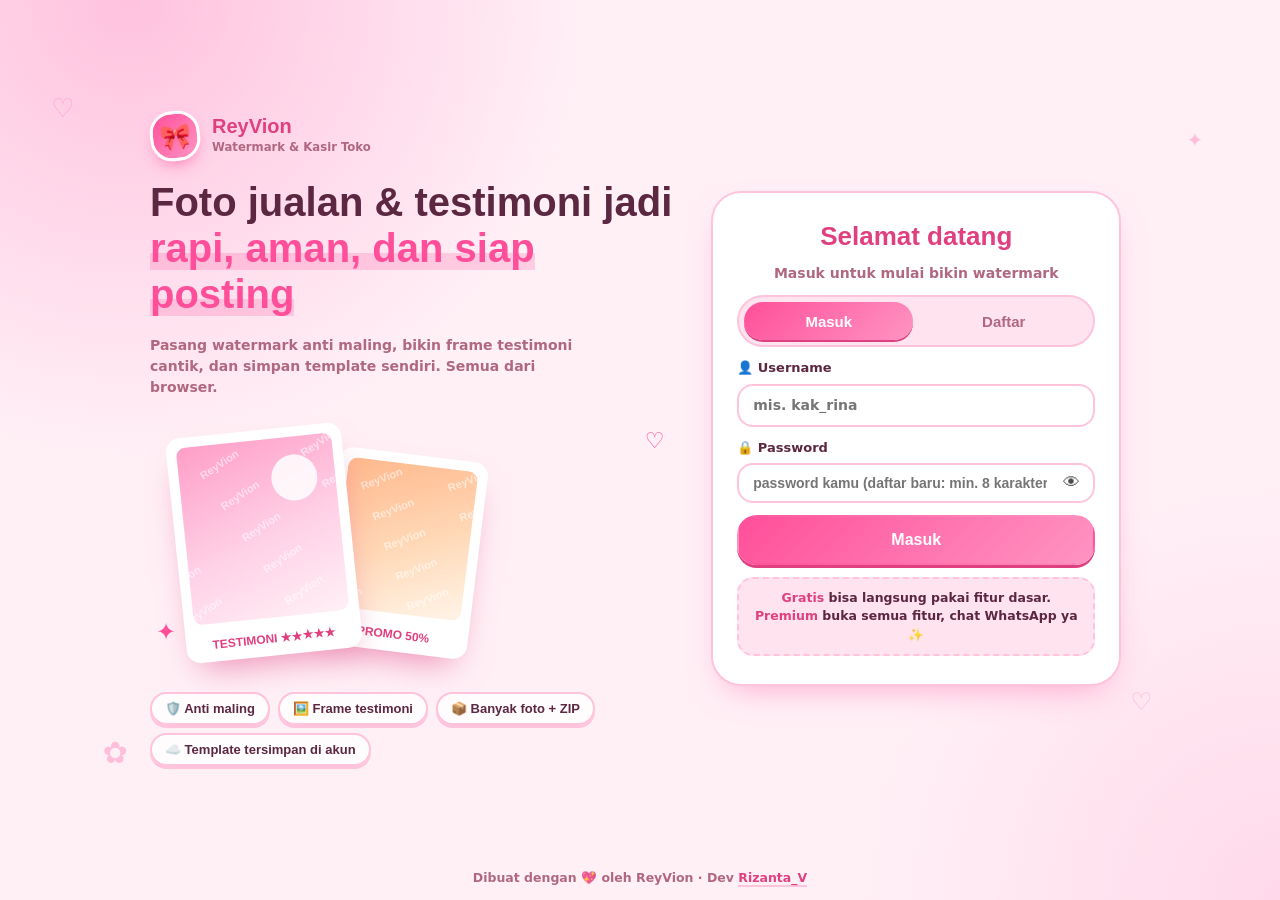
==== commit 9a7710e8: "Add files via upload" ====
--- a/admin.html
+++ b/admin.html
@@ -3,6 +3,7 @@
 <head>
 <meta charset="utf-8">
 <meta name="viewport" content="width=device-width, initial-scale=1, viewport-fit=cover">
+<meta http-equiv="Content-Security-Policy" content="default-src 'self'; script-src 'self' 'unsafe-inline' https://cdn.jsdelivr.net; style-src 'self' 'unsafe-inline' https://fonts.googleapis.com; font-src https://fonts.gstatic.com data:; img-src 'self' data: blob:; media-src 'self' blob:; connect-src 'self' https://script.google.com https://script.googleusercontent.com; object-src 'none'; base-uri 'self'; form-action 'self'">
 <meta name="robots" content="noindex">
 <meta name="theme-color" content="#ff7eb6">
 <title>Panel Admin · ReyVion</title>
@@ -11,6 +12,8 @@
 <link rel="stylesheet" href="auth.css">
 <link rel="stylesheet" href="admin.css">
 <link rel="stylesheet" href="theme.css">
+<link rel="stylesheet" href="ios-fix.css">
+<link rel="stylesheet" href="admin-plus.css">
 <script src="theme.js"></script>
 </head>
 <body class="gated adminpg">
@@ -18,31 +21,61 @@
 <div class="adm" id="adm">
   <header class="atop">
     <div class="gmark sm">🎀</div>
-    <div class="ttl"><h1>Panel Admin</h1><p>ReyVion</p></div>
-    <button class="ib" type="button" data-opts="tema" aria-label="Tema & pengaturan" title="Tema & pengaturan">🎨</button>
-    <a class="btn" href="index.html">← Kasir</a>
-    <button class="btn" id="out" type="button">Keluar</button>
+    <div class="ttl"><h1>Panel Admin</h1><p>Pantau &amp; kelola semua akses · ReyVion</p></div>
+    <div class="atop-acts">
+      <button class="ib" type="button" data-opts="tema" aria-label="Tema & pengaturan" title="Tema & pengaturan">🎨</button>
+      <a class="btn" href="index.html" aria-label="Ke kasir" title="Ke kasir">🧾<span class="hl"> Kasir</span></a>
+      <button class="btn" id="out" type="button" aria-label="Keluar" title="Keluar">⎋<span class="hl"> Keluar</span></button>
+    </div>
   </header>
   <div id="denied" class="gcard" hidden><div class="mico">⛔</div><h3>Khusus admin</h3><p class="gsub">Akun ini bukan admin. Masuk dengan akun admin untuk membuka panel.</p><a class="btn pri wide" href="index.html">Kembali ke kasir</a><button class="btn wide" id="out2" type="button">Ganti akun</button></div>
   <main id="panel" hidden>
-    <div class="stats" id="stats"></div>
-    <div class="tools">
-      <input type="search" id="q" placeholder="Cari username…" aria-label="Cari username">
-      <button class="btn pri" id="add" type="button">+ Member</button>
-      <button class="btn" id="rf" type="button">↻</button>
-    </div>
-    <div class="chips" id="flt"></div>
-    <div id="list" class="mlist"></div>
+    <nav class="bnav" id="bnav" aria-label="Menu admin">
+      <button type="button" data-tab="dash" class="on"><i>📊</i><span>Ringkasan</span></button>
+      <button type="button" data-tab="mem"><i>👥</i><span>Member</span><em id="nbMem" hidden></em></button>
+      <button type="button" data-tab="log"><i>🛰️</i><span>Aktivitas</span></button>
+      <button type="button" data-tab="set"><i>⚙️</i><span>Pengaturan</span></button>
+    </nav>
+    <section class="tab on" id="t-dash">
+      <div class="stats" id="stats"></div>
+      <div class="mm-alert" id="alertbar" hidden></div>
+      <div class="dgrid" id="dash"></div>
+    </section>
+    <section class="tab" id="t-mem" hidden>
+      <div class="a-box sticky">
+        <div class="tools">
+          <input type="search" id="q" placeholder="Cari username, nama, atau catatan…" aria-label="Cari member">
+          <button class="btn pri" id="add" type="button">+ Member</button>
+          <button class="btn" id="rf" type="button" aria-label="Muat ulang" title="Muat ulang">↻</button>
+          <button class="btn" id="xcsv" type="button" aria-label="Unduh daftar member (CSV)" title="Unduh daftar member (CSV)">⬇</button>
+        </div>
+        <div class="a-fl">
+          <div class="chips" id="flt"></div>
+          <select id="asrt" aria-label="Urutkan member"><option value="new">↕ Terbaru daftar</option><option value="login">↕ Terakhir masuk</option><option value="seen">↕ Terakhir aktif</option><option value="due">↕ Premium habis duluan</option><option value="name">↕ Nama A–Z</option></select>
+        </div>
+      </div>
+      <div class="a-count" id="acount"></div>
+      <div id="list" class="mlist"></div>
+      <button class="btn wide" id="more" type="button" hidden>Tampilkan lebih banyak</button>
+      <div class="bulk" id="bulk" hidden></div>
+    </section>
+    <section class="tab" id="t-log" hidden>
+      <div class="a-box"><div class="chips" id="lflt"></div></div>
+      <div id="loglist" class="loglist"></div>
+    </section>
+    <section class="tab" id="t-set" hidden><div id="setbox" class="a-box setbox"></div></section>
   </main>
   <footer class="gcred" id="acred"></footer>
 </div>
 <div id="toast" role="status"></div>
-<div class="mdl" id="em" hidden><div class="mcard ed"></div></div>
+<div class="mdl sheet" id="em" hidden><div class="mcard ed"></div></div>
+<div class="mdl sheet" id="ask" hidden><form class="mcard ed" id="askf" autocomplete="off"></form></div>
 <script src="config.js"></script>
 <script src="api.js"></script>
 <script>window.WM_PAGE = 'admin';</script>
 <script src="auth.js"></script>
 <script src="admin.js"></script>
+<script src="admin-plus.js"></script>
 <script src="settings.js"></script>
 <script>(()=>{const c=WM_CONFIG.CREDITS||{};document.getElementById("acred").innerHTML=`Dibuat dengan 💖 oleh <b>${c.brand||""}</b>${c.dev?` · Dev <a href="${c.link||"#"}" target="_blank" rel="noopener">${c.dev}</a>`:""}`})()</script>
 </body>
--- a/auth.css
+++ b/auth.css
@@ -123,3 +123,18 @@
 .plnote{text-align:center;line-height:1.4}
 
 a.ib{text-decoration:none;font-size:18px;line-height:1}
+
+/* foto & kartu profil akun */
+.av.img{padding:0;overflow:hidden;background:var(--soft)}
+.av img{width:100%;height:100%;object-fit:cover;display:block}
+.pfc{position:relative;text-align:center;border-radius:22px;border:2px solid var(--line);background:var(--panel,#fff);overflow:hidden;padding-bottom:14px;margin:0 0 12px}
+.pfcv{height:68px}.pfc.mini .pfcv{height:44px}
+.pfc .av.big{margin:-34px auto 0;position:relative;font-size:30px}
+.pfn{display:flex;justify-content:center;align-items:center;gap:6px;flex-wrap:wrap;margin-top:6px;padding:0 12px}
+.pfn b{font:600 19px Fredoka,sans-serif;word-break:break-word}
+.pfb{font-style:normal;font:700 10px/16px Fredoka,sans-serif;padding:0 8px;border-radius:99px;color:#fff;background:var(--pd)}.pfb.ad{background:#6a4c93}
+.pfu{display:block;color:var(--mut)}
+.pfs{display:inline-block;margin-top:7px;padding:3px 12px;border-radius:99px;background:var(--soft);border:2px solid var(--line);font-size:12.5px;font-weight:700;max-width:90%;overflow:hidden;text-overflow:ellipsis;white-space:nowrap}
+.pfbio{margin:8px 16px 0;font-size:13px;line-height:1.4;word-break:break-word}
+.pfig{display:block;margin-top:6px;color:var(--mut)}
+.mrow .mpf{color:var(--pd);white-space:nowrap;overflow:hidden;text-overflow:ellipsis}
--- a/admin.css
+++ b/admin.css
@@ -28,4 +28,85 @@
 .ed h4{font-size:13px;color:var(--mut);margin:4px 0 0}
 .prev{padding:9px 12px;border-radius:14px;background:var(--soft);font-weight:800;color:var(--pd);font-size:13px}
 .danger{color:#c0264f!important}
-@media(max-width:560px){.atop .btn{padding:0 10px;font-size:13px}.mrow{grid-template-columns:1fr auto}.mrow .av{display:none}}
+@media(max-width:560px){.atop .btn{padding:0 10px;font-size:13px}.mrow{grid-template-columns:auto 1fr auto;gap:8px}}
+.mrow .av{width:44px;height:44px;font-size:20px;flex:none}
+
+/* ===== v19: panel admin lebih lega & rapi (hanya halaman admin, kasir tidak tersentuh) ===== */
+body:not(.tokopg) .adm{gap:18px;padding-top:calc(16px + env(safe-area-inset-top,0px))}
+body:not(.tokopg) #panel{display:grid;gap:16px;grid-template-columns:minmax(0,1fr)}
+body:not(.tokopg) #panel[hidden]{display:none}
+body:not(.tokopg) .atop{padding:12px 16px;gap:12px}
+body:not(.tokopg) .atop .ttl p{display:block;margin-top:2px;white-space:nowrap;overflow:hidden;text-overflow:ellipsis}
+.atop-acts{display:flex;align-items:center;gap:8px;flex:none}
+.atop-acts .btn,.atop-acts .ib{height:42px;min-width:42px}
+.atop-acts .btn{padding:0 14px}
+
+/* ringkasan angka */
+body:not(.tokopg) .stats{grid-template-columns:repeat(auto-fit,minmax(150px,1fr));gap:12px}
+body:not(.tokopg) .st{position:relative;display:grid;gap:2px;padding:14px 16px 14px 16px;overflow:hidden}
+body:not(.tokopg) .st i{position:absolute;right:12px;top:10px;font-style:normal;font-size:22px;opacity:.9}
+body:not(.tokopg) .st b{font-size:28px}
+body:not(.tokopg) .st span{font-size:12.5px;font-weight:800}
+
+/* kotak alat + filter */
+.a-box{display:grid;gap:12px;padding:14px;background:var(--panel);border:2.5px solid var(--line);border-radius:26px;box-shadow:var(--chunk)}
+.a-box .tools{gap:10px}
+.a-fl{display:flex;align-items:center;gap:10px;flex-wrap:wrap}
+.a-fl .chips{flex:1 1 auto;gap:8px}
+.a-fl select{height:38px;padding:0 30px 0 12px;font-size:13px;flex:0 0 auto}
+.chips button em{font-style:normal;opacity:.65;margin-left:6px;font-size:.85em}
+.a-count{font-size:12.5px;font-weight:800;color:var(--mut);padding:0 6px;margin-top:-4px}
+.a-count:empty{display:none}
+
+/* banner peringatan premium segera habis */
+.mm-alert{display:flex;align-items:center;justify-content:space-between;gap:12px;padding:12px 14px;border-radius:20px;background:#fff3d6;border:2.5px solid #ffd98a;color:#7a5200;font-size:13.5px;font-weight:800;line-height:1.4}
+.mm-alert[hidden]{display:none}
+.mm-alert .btn{height:38px;padding:0 14px;flex:none}
+
+/* kartu member */
+body:not(.tokopg) .mlist{grid-template-columns:repeat(auto-fill,minmax(310px,1fr));gap:14px;align-items:start}
+.mrow.mm{display:grid;grid-template-columns:minmax(0,1fr);gap:10px;padding:16px;border-radius:24px}
+.mm-top{display:flex;align-items:center;gap:12px;min-width:0}
+.mm-top .mi{flex:1;min-width:0}
+.mm-top .mi strong{display:flex;align-items:center;flex-wrap:wrap;gap:6px;overflow:visible}
+.mm-top .badge{margin-left:0}
+.mm-av{position:relative;flex:none;line-height:0}
+.mm-av.on::after{content:"";position:absolute;right:-1px;bottom:-1px;width:13px;height:13px;border-radius:50%;background:#2fc16b;border:2.5px solid var(--solid)}
+.mm-bar{height:9px;border-radius:99px;background:var(--soft);overflow:hidden}
+.mm-bar i{display:block;height:100%;border-radius:99px;background:linear-gradient(90deg,var(--p),var(--p2))}
+.mm-bar.warn i{background:linear-gradient(90deg,#ffb020,#ffd36b)}
+.mm-bar.bad i{background:linear-gradient(90deg,#e0384f,#ff8a9a)}
+.mm-bar.life i{background:linear-gradient(90deg,#8b5cf6,#c4a8ff)}
+.mm-meta{display:flex;flex-wrap:wrap;gap:6px 14px;font-size:12.5px;font-weight:700;color:var(--mut);line-height:1.4}
+.mm-meta span{white-space:nowrap}
+.mm-meta .mm-note{white-space:normal;overflow-wrap:anywhere}
+.mm-act{display:flex;gap:8px;padding-top:10px;border-top:2px dashed var(--line)}
+.mm-act .btn{flex:1 1 0;height:42px;padding:0 10px}
+.mrow.mm .mpf{display:block;line-height:1.4;overflow-wrap:anywhere}
+#more{justify-self:center;min-width:220px}
+
+@media(max-width:640px){
+  body:not(.tokopg) .adm{gap:16px;padding-left:14px;padding-right:14px}
+  .hl{display:none}
+  .atop-acts{gap:6px}
+  .atop-acts .btn{padding:0;width:42px}
+  body:not(.tokopg) .stats{grid-template-columns:repeat(2,minmax(0,1fr));gap:10px}
+  body:not(.tokopg) .st b{font-size:24px}
+  body:not(.tokopg) .atop .ttl p{display:none}
+  .a-box{padding:12px;border-radius:22px}
+  .a-box .tools{flex-wrap:wrap}
+  .a-box .tools input[type=search]{flex:1 1 100%}
+  .a-box .tools .btn.pri{flex:1 1 0}
+  .a-box .tools #rf,.a-box .tools #xcsv{flex:0 0 48px;padding:0}
+  .a-fl .chips{flex:1 1 100%;flex-wrap:nowrap;overflow-x:auto;margin:0 -2px;padding:2px 2px 6px;scrollbar-width:none;-webkit-overflow-scrolling:touch}
+  .a-fl .chips::-webkit-scrollbar{display:none}
+  .a-fl .chips button{flex:none;white-space:nowrap}
+  .a-fl select{flex:1 1 100%;width:100%}
+  .mm-alert{flex-direction:column;align-items:stretch}
+  body:not(.tokopg) .mlist{grid-template-columns:minmax(0,1fr)}
+  .mm-meta span{white-space:normal}
+}
+
+/* jendela atur member lebih lega */
+body:not(.tokopg) .ed{gap:14px;padding:24px 20px}
+body:not(.tokopg) .ed h3{padding-right:38px}
--- a/theme.css
+++ b/theme.css
@@ -86,7 +86,7 @@
 #up,#plans{z-index:130} /* jendela unlock tampil di atas jendela pengaturan */
 
 /* ===== Header: di HP hanya logo + judul (+ undo/redo) + tombol ☰; sisanya masuk menu ===== */
-.top,.atop{position:relative;z-index:30}
+.top,.atop{position:relative;z-index:45} /* harus di atas tab kasir sticky (#vt = 30) supaya menu ☰ tidak tertutup */
 .hmenu{display:contents}
 .hbm{display:none}
 @media(max-width:640px){
@@ -116,7 +116,7 @@
   .atop .ttl p{display:none}
   .atop .gmark.sm{width:40px;height:40px;font-size:20px}
   .atop .ib{width:38px;height:38px;flex:none}
-  /* kasir: 5 menu sejajar satu baris, ikon di atas teks */
+  /* kasir: 6 menu sejajar satu baris, ikon di atas teks */
   #vt,#dvt{gap:2px;padding:4px}
   #vt{grid-template-columns:repeat(5,minmax(0,1fr))}
   #dvt{grid-template-columns:repeat(4,minmax(0,1fr))}
@@ -125,3 +125,72 @@
   .tk-seg button .ic{font-size:17px;line-height:1}
 }
 @media(max-width:360px){#vt,#dvt,.tk-seg{padding:3px}#vt{grid-template-columns:repeat(5,minmax(0,1fr))}#dvt{grid-template-columns:repeat(4,minmax(0,1fr))}.tk-seg button{padding:5px 0;font-size:10.5px}}
+
+
+/* ===== Rapikan tata letak kasir di HP (v15) ===== */
+/* baris 2 kolom juga berlaku di luar jendela popup (sebelumnya form refund/QRIS menumpuk memanjang) */
+.tokopg .row2{display:grid;grid-template-columns:1fr 1fr;gap:10px}
+.tokopg .row2>*{min-width:0}
+.tokopg .tk-card .row2:has(>.btn){grid-template-columns:repeat(auto-fit,minmax(138px,1fr))}
+.tokopg .tk-card .row2 .btn{flex:none;width:100%;height:auto;min-height:44px;padding:8px 12px;white-space:normal;text-align:center;line-height:1.2}
+.tokopg input[type=date]{min-height:44px;display:block}
+.tokopg .tk-h{flex-wrap:wrap;row-gap:6px}
+.tokopg .tk-h h3{min-width:0}
+.tokopg .qr-setup .row2:has(>.btn){grid-template-columns:1fr}
+.tokopg #qrQuick{display:grid;grid-template-columns:repeat(4,minmax(0,1fr));gap:6px}
+.tokopg #qrQuick button{width:100%;padding:0 4px}
+
+@media(max-width:640px){
+  /* ringkasan angka: 2 kolom, lebih ringkas, kartu ganjil terakhir melebar penuh */
+  .tokopg .stats{grid-template-columns:repeat(2,minmax(0,1fr));gap:8px}
+  .tokopg .st{padding:10px 12px;border-radius:18px;box-shadow:0 3px 0 var(--line)}
+  .tokopg .st b{font-size:19px}
+  .tokopg .st.hl b{font-size:20px}
+  .tokopg .st span{display:block;margin-top:2px;font-size:11.5px;line-height:1.25}
+  .tokopg .stats>.st:last-child:nth-child(odd){grid-column:1/-1}
+  #dStats{grid-template-columns:repeat(2,minmax(0,1fr))}
+
+  /* baris alat: kolom cari satu baris penuh, tombol di bawahnya rata */
+  .tokopg .tools{flex-wrap:wrap}
+  .tokopg .tools input[type=search]{flex:1 1 100%}
+  .tokopg .tools .btn{flex:1 1 auto;padding:0 12px}
+  .tokopg .tools .btn.pri{flex:1 1 0}
+  .tokopg #csv,.tokopg #lapcsv,.tokopg #lapcopy,.tokopg [data-dx=csv]{flex:0 0 48px;padding:0}
+  .tokopg #v-lap .tools select,.tokopg #lapM{flex:1 1 100%}
+
+  /* filter status: satu baris yang bisa digeser, urutan di bawahnya */
+  .tokopg .tk-fl{gap:8px}
+  .tokopg .tk-fl .chips{flex:1 1 100%;flex-wrap:nowrap;overflow-x:auto;margin:0 -2px;padding:2px 2px 6px;scrollbar-width:none;-webkit-overflow-scrolling:touch}
+  .tokopg .tk-fl .chips::-webkit-scrollbar{display:none}
+  .tokopg .tk-fl .chips button{flex:none;white-space:nowrap}
+  .tokopg .tk-fl select{flex:1 1 100%;width:100%}
+
+  .tokopg .tk-card{padding:16px 14px;border-radius:22px}
+  .tokopg .tk-card h3{font-size:18px}
+  .tokopg .qr-bar-acts{width:100%}
+  .tokopg .qr-bar-acts .btn{flex:1 1 auto}
+  .tokopg .qr-bar-acts .btn.danger{flex:0 0 48px;padding:0}
+}
+@media(max-width:360px){
+  #vt button{font-size:10px}
+  .tokopg .st b{font-size:17px}
+  .tokopg .tk-card .row2:has(>.btn){grid-template-columns:1fr}
+}
+
+/* akar masalah halaman melebar ke samping: kolom grid otomatis ikut lebar isi terpanjang */
+#v-rekap,#v-prod,#v-lap,#v-refund,#v-qris,#v-alat{grid-template-columns:minmax(0,1fr)}
+.tk-rec,.tk-card,.tk-two>*,.tk-list>*{min-width:0}
+@media(max-width:640px){.tokopg .tk-list,.tokopg .tk-two{grid-template-columns:minmax(0,1fr)}}
+
+/* label beda tinggi (mis. "Keterangan / Pembeli (opsional)") tidak bikin kolom sebelahnya turun */
+.tokopg .row2{align-items:end}
+@media(max-width:640px){.tokopg .row2:has(#qrFeeType){grid-template-columns:1fr}}
+.tokopg .tk-line .btn{justify-self:end;width:auto;min-width:64px}
+
+/* edit profil (tab Profil di Pengaturan) */
+.pfed{display:grid;gap:10px}
+.pfed .ks-ch{display:flex;flex-wrap:wrap;gap:6px;align-items:center}
+.pfed .ks-ch button{display:inline-flex;align-items:center;gap:6px;padding:6px 12px;border-radius:999px;border:2px solid var(--line);background:var(--panel,#fff);color:var(--ink);font:700 13px Nunito,sans-serif;cursor:pointer;text-transform:capitalize}
+.pfed .ks-ch button.on{background:var(--pd);border-color:var(--pd);color:#fff}
+.pfed .ks-ch button i{width:12px;height:12px;border-radius:50%;display:inline-block;border:1.5px solid rgba(255,255,255,.8)}
+.pfed .ks-ch input[type=color]{width:44px;height:34px;padding:2px;border-radius:12px;border:2px solid var(--line);background:var(--panel,#fff);cursor:pointer}
--- a/ios-fix.css
+++ b/ios-fix.css
@@ -0,0 +1,61 @@
+/* ===== ios-fix.css — perbaikan tata letak khusus iOS Safari/Chrome iOS (dimuat paling akhir) ===== */
+
+/* iOS membesarkan teks sendiri saat layar diputar */
+html{-webkit-text-size-adjust:100%;text-size-adjust:100%}
+
+/* iOS Safari butuh prefix -webkit- untuk backdrop-filter, kalau tidak panel jadi tembus/polos */
+.atop,.pv-hero{-webkit-backdrop-filter:blur(12px)}
+.mdl{-webkit-backdrop-filter:blur(4px)}
+
+/* Tab kasir: ada 6 tombol tapi grid cuma 5 kolom, jadi "Lainnya" jatuh sendirian ke baris kedua */
+#vt{grid-template-columns:repeat(6,minmax(0,1fr))}
+@media(max-width:640px){#vt{grid-template-columns:repeat(6,minmax(0,1fr))}}
+@media(max-width:360px){#vt{grid-template-columns:repeat(6,minmax(0,1fr))}#vt button{font-size:9.5px}}
+
+/* Di layar sentuh, :hover "nyangkut" setelah ditap (tombol tetap terangkat) — matikan efek hover */
+@media(hover:none){
+  .btn:hover{transform:none;box-shadow:var(--chunk)}
+  .btn.pri:hover{box-shadow:var(--chunkp)}
+  .tk-tile:hover{transform:none;box-shadow:var(--chunk)}
+  .btn:active{transform:translateY(2px);box-shadow:0 1px 0 var(--line)}
+  .btn.pri:active{box-shadow:0 1px 0 #e0407f}
+  .tk-tile:active{transform:translateY(2px);box-shadow:0 1px 0 var(--line)}
+}
+button,.btn,a,input,select,textarea{touch-action:manipulation}
+
+/* Cegah halaman bisa digeser ke samping tanpa mengganggu sticky */
+@supports (overflow:clip){.adm{overflow-x:clip}}
+
+/* ---------- Khusus iOS (Android tidak tersentuh) ---------- */
+@supports (-webkit-touch-callout:none){
+  /* 1) Font input <16px bikin iOS auto-zoom saat fokus, layout jadi geser/kepotong */
+  html body input:not([type=checkbox]):not([type=radio]):not([type=range]):not([type=color]):not([type=file]),
+  html body textarea,
+  html body select{font-size:16px!important}
+
+  /* 2) Buang gaya bawaan iOS (bayangan dalam, sudut membulat sendiri) */
+  html body input:not([type=checkbox]):not([type=radio]):not([type=range]):not([type=color]):not([type=file]):not([type=button]):not([type=submit]),
+  html body textarea{-webkit-appearance:none;appearance:none;border-radius:16px}
+  html body button{-webkit-appearance:none;appearance:none}
+  input[type=search]::-webkit-search-decoration,
+  input[type=search]::-webkit-search-cancel-button{-webkit-appearance:none}
+
+  /* 3) Input tanggal di iOS punya lebar bawaan sendiri sehingga melebar keluar kolom */
+  .tokopg input[type=date]{-webkit-appearance:none;appearance:none;display:block;width:100%;min-width:0;max-width:100%;height:46px;line-height:normal;text-align:left}
+  .tokopg input[type=date]::-webkit-date-and-time-value{text-align:left;min-height:1.3em;margin:0}
+  .tokopg input[type=date]::-webkit-datetime-edit{padding:0}
+
+  /* 4) Tab kasir menempel di bawah poni/status bar, kolom ikut safe area saat landscape */
+  #vt{top:calc(8px + env(safe-area-inset-top,0px))}
+  .adm{padding-left:max(14px,env(safe-area-inset-left,0px));padding-right:max(14px,env(safe-area-inset-right,0px))}
+
+  /* 5) Tinggi jendela popup: 100vh iOS termasuk area toolbar Safari */
+  .ed,.pcard,#ks-rc .mcard{max-height:calc(100dvh - 40px)}
+  .mcard{-webkit-overflow-scrolling:touch;overscroll-behavior:contain}
+
+  /* 6) Blur raksasa yang bergerak di latar sering glitch di iOS — ringankan */
+  .blob{filter:blur(56px);will-change:transform;-webkit-backface-visibility:hidden}
+
+  /* 7) Tinggi minimum halaman mengikuti layar yang terlihat */
+  body.adminpg{min-height:100vh;min-height:100dvh}
+}
--- a/admin-plus.css
+++ b/admin-plus.css
@@ -0,0 +1,113 @@
+/* ===== admin-plus.css (v21) — menu bawah, ringkasan, aksi massal, log, jendela geser dari bawah di HP ===== */
+html{scroll-padding-top:calc(76px + env(safe-area-inset-top,0px))}
+body.adminpg{--bnh:64px}
+.tab{display:grid;gap:14px;align-content:start;min-width:0}
+.tab[hidden]{display:none}
+.tab>*{min-width:0}
+
+/* ---- menu tab: di layar lebar = baris tab di atas, di HP = menu bawah ---- */
+.bnav{display:grid;grid-template-columns:repeat(4,1fr);gap:6px;padding:6px;background:var(--panel);-webkit-backdrop-filter:blur(12px);backdrop-filter:blur(12px);border:2.5px solid var(--line);border-radius:22px;box-shadow:var(--chunk)}
+.bnav button{position:relative;display:flex;align-items:center;justify-content:center;gap:8px;height:44px;padding:0 8px;font:600 14px Fredoka,Nunito,sans-serif;color:var(--mut);background:transparent;border:0;border-radius:16px;cursor:pointer}
+.bnav button i{font-style:normal;font-size:18px}
+.bnav button.on{color:#fff;background:linear-gradient(135deg,var(--p),var(--p2));box-shadow:0 3px 0 #e0407f}
+.bnav em{position:absolute;top:2px;right:6px;min-width:18px;height:18px;padding:0 5px;border-radius:99px;font:700 11px/18px Fredoka,sans-serif;font-style:normal;text-align:center;color:#fff;background:#e0384f}
+.bnav [hidden]{display:none}
+
+/* ---- ringkasan ---- */
+.dgrid{display:grid;grid-template-columns:repeat(auto-fit,minmax(300px,1fr));gap:14px;align-items:start}
+.dc{display:grid;gap:10px;padding:16px;background:var(--panel);border:2.5px solid var(--line);border-radius:24px;box-shadow:var(--chunk);min-width:0}
+.dc h4{display:flex;justify-content:space-between;align-items:center;gap:8px;font-size:15px;color:var(--pd);margin:0}
+.dc h4 em{font:700 12px Nunito,sans-serif;font-style:normal;color:var(--mut)}
+.dnone{margin:0;padding:10px 0;color:var(--mut);font-size:13px;text-align:center}
+.bars{display:grid;grid-template-columns:repeat(14,1fr);gap:4px;align-items:end;height:120px;padding-top:16px}
+.bars i{position:relative;display:flex;flex-direction:column;justify-content:flex-end;align-items:center;height:100%;font-style:normal}
+.bars i::before{content:"";position:absolute;left:0;right:0;bottom:16px;height:calc((100% - 16px) * var(--h));min-height:4px;border-radius:7px 7px 3px 3px;background:linear-gradient(180deg,var(--p2),var(--p))}
+.bars i b{position:absolute;left:0;right:0;bottom:calc(18px + (100% - 16px) * var(--h));text-align:center;font:700 10px Fredoka,sans-serif;color:var(--pd)}
+.bars i s{position:absolute;bottom:0;left:0;right:0;text-align:center;text-decoration:none;font:700 10px Nunito,sans-serif;color:var(--mut)}
+.mini-r{display:flex;align-items:center;gap:10px;padding:8px 0;border-top:2px dashed var(--line)}
+.mini-r:first-of-type{border-top:0}
+.mini-r>div{flex:1;min-width:0}
+.mini-r b{display:block;font:600 14.5px Fredoka,sans-serif;overflow:hidden;text-overflow:ellipsis;white-space:nowrap}
+.mini-r small{display:block;font-size:12px;line-height:1.3}
+.mini-r small b{display:inline;font-size:inherit;color:#1f9d55}
+.mini-r .btn{height:36px;padding:0 12px;flex:none}
+.mav{flex:none;line-height:0}.mav .av{width:38px;height:38px;font-size:17px}
+
+/* ---- daftar member ---- */
+.a-box.sticky{position:sticky;top:calc(6px + env(safe-area-inset-top,0px));z-index:5;-webkit-backdrop-filter:blur(12px);backdrop-filter:blur(12px)}
+.mrow.mm{position:relative}
+.mm-ck{position:absolute;top:8px;right:8px;width:44px;height:44px;display:grid;place-items:center;cursor:pointer;z-index:1}
+.mm-ck input{width:22px;height:22px;accent-color:var(--p);margin:0}
+.mm-top .mi{padding-right:34px}
+.bulk{position:fixed;left:50%;transform:translateX(-50%);bottom:calc(var(--bnh) + 14px + env(safe-area-inset-bottom,0px));z-index:40;width:min(560px,calc(100% - 24px));display:grid;gap:8px;padding:12px;background:var(--solid);border:2.5px solid var(--p);border-radius:22px;box-shadow:0 14px 34px -10px rgba(224,64,127,.6)}
+.bk-h{display:flex;align-items:center;gap:8px}.bk-h b{flex:1;font:600 15px Fredoka,sans-serif;color:var(--pd)}
+.bk-a{display:grid;grid-template-columns:repeat(4,1fr);gap:6px}
+.bulk .btn{height:40px;padding:0 8px;font-size:12.5px}
+body.hasbulk .adm{padding-bottom:calc(150px + env(safe-area-inset-bottom,0px))}
+
+/* ---- log aktivitas ---- */
+.loglist{display:grid;gap:8px}
+.lg{display:flex;gap:10px;align-items:flex-start;padding:11px 14px;background:var(--panel);border:2.5px solid var(--line);border-radius:18px}
+.lg.bad{border-color:#f3a3b3;background:#fff1f3}
+:root[data-theme="dark"] .lg.bad{background:#4a1c2b}
+.lgi{flex:none;font-size:18px;line-height:1.4}
+.lg>div{flex:1;min-width:0;line-height:1.4;overflow-wrap:anywhere}
+.lg small{display:block}
+.lg time{flex:none;font-size:11.5px;font-weight:800;color:var(--mut);white-space:nowrap}
+#lflt{flex-wrap:nowrap;overflow-x:auto;scrollbar-width:none;-webkit-overflow-scrolling:touch}
+#lflt::-webkit-scrollbar{display:none}#lflt button{flex:none;white-space:nowrap}
+#lflt em{font-style:normal;opacity:.65;margin-left:6px;font-size:.85em}
+
+/* ---- pengaturan ---- */
+.setbox{gap:14px;text-align:left}
+.setbox h3{margin:6px 0 0;font:700 17px Fredoka,sans-serif;color:var(--pd)}
+.setbox input[type=text],.setbox input[type=tel]{width:100%;height:46px;padding:0 14px;border-radius:16px;font:700 14px Nunito,sans-serif;color:var(--ink);background:var(--solid);border:2.5px solid var(--line)}
+.chk input{width:24px;height:24px;accent-color:var(--p)}
+.shortcuts{display:grid;grid-template-columns:repeat(auto-fit,minmax(150px,1fr));gap:8px}
+.shortcuts .btn{text-decoration:none}
+
+/* ---- rincian pemakaian ---- */
+.usage{display:flex;flex-wrap:wrap;gap:6px}
+.usage>span{padding:6px 11px;border-radius:99px;background:var(--soft);font-size:12.5px;font-weight:700;color:var(--mut)}
+.usage b{color:var(--pd)}
+.ed input[type=text],.ed input[type=number],.ed input[type=password],.ed input:not([type]){width:100%}
+#askf input{width:100%;height:46px;padding:0 14px;border-radius:16px;font:700 14px Nunito,sans-serif;color:var(--ink);background:var(--solid);border:2.5px solid var(--line)}
+#askf{text-align:left;gap:12px}
+
+/* ===== HP: menu bawah, jendela geser dari bawah, sentuhan lebih besar ===== */
+@media(max-width:700px){
+  body.adminpg{padding-bottom:calc(var(--bnh) + 18px + env(safe-area-inset-bottom,0px))}
+  .bnav{position:fixed;left:10px;right:10px;bottom:calc(8px + env(safe-area-inset-bottom,0px));z-index:50;border-radius:24px;box-shadow:0 10px 30px -8px rgba(224,64,127,.55)}
+  .bnav button{flex-direction:column;gap:1px;height:50px;font-size:11.5px}
+  .bnav button i{font-size:19px;line-height:1}
+  .bnav em{top:1px;right:calc(50% - 26px)}
+  #toast{bottom:calc(var(--bnh) + 26px + env(safe-area-inset-bottom,0px))}
+  .a-box.sticky{top:calc(4px + env(safe-area-inset-top,0px))}
+  .dgrid{grid-template-columns:minmax(0,1fr)}
+  .mm-act .btn{height:46px}
+  .mini-r .btn{height:40px}
+  .lg{padding:10px 12px}
+  .shortcuts{grid-template-columns:1fr 1fr}
+  /* jendela Atur / isian: naik dari bawah seperti aplikasi, bisa di-scroll, aman dari poni & tombol home */
+  .mdl.sheet{place-items:end center;padding:0}
+  .mdl.sheet .mcard{width:100%;max-width:none;border-radius:28px 28px 0 0;max-height:92vh;max-height:92dvh;overflow-y:auto;overscroll-behavior:contain;-webkit-overflow-scrolling:touch;padding:22px 18px calc(22px + env(safe-area-inset-bottom,0px));animation:sheetup .28s cubic-bezier(.2,.9,.3,1)}
+  .mdl.sheet .mcard::before{content:"";justify-self:center;width:44px;height:5px;border-radius:99px;background:var(--line);margin:-10px 0 4px}
+  .mdl.sheet .mx{width:40px;height:40px}
+}
+@keyframes sheetup{from{transform:translateY(40%);opacity:.4}to{transform:none;opacity:1}}
+@media(max-width:360px){.bnav button{font-size:10.5px}.bk-a{grid-template-columns:1fr 1fr}.bulk .btn{height:42px}}
+@media(min-width:701px){.bulk{bottom:20px}}
+@media(prefers-reduced-motion:reduce){.mdl.sheet .mcard{animation:none}}
+
+/* ---- perbaikan: kotak alat tidak boleh melebar keluar layar, sticky hanya di layar lebar ---- */
+.a-box>*,.a-fl>*,.tools>*,.bulk>*{min-width:0}
+.dc h4::before,.setbox h3::before{display:none!important}
+.bk-h .btn{height:38px;padding:0 12px;font-size:13px}
+.bk-a .btn{padding:0 4px;font-size:12px;white-space:normal;line-height:1.15;text-align:center}
+@media(max-width:700px){
+  .a-box.sticky{position:static}
+  body:not(.tokopg) .st{padding:11px 14px}
+  body:not(.tokopg) .st b{font-size:22px}
+  body:not(.tokopg) .st span{font-size:12px}
+  body:not(.tokopg) .st i{font-size:18px;top:9px}
+}
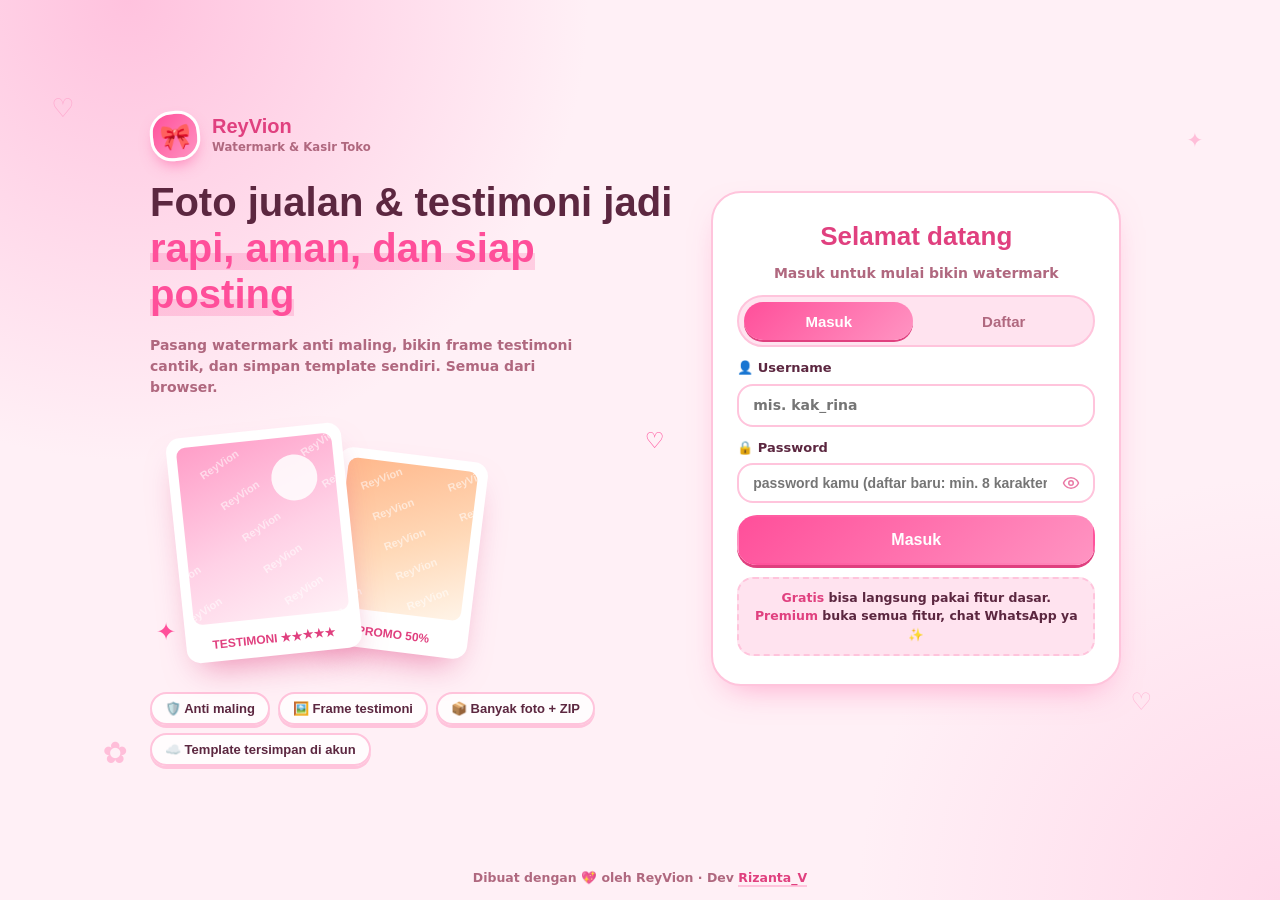
==== commit 7696d996: "Add files via upload" ====
--- a/admin.html
+++ b/admin.html
@@ -14,30 +14,37 @@
 <link rel="stylesheet" href="theme.css">
 <link rel="stylesheet" href="ios-fix.css">
 <link rel="stylesheet" href="admin-plus.css">
+<link rel="stylesheet" href="announce.css">
 <script src="theme.js"></script>
+<script src="icons.js"></script>
 </head>
 <body class="gated adminpg">
 <div class="blob b1"></div><div class="blob b2"></div>
 <div class="adm" id="adm">
   <header class="atop">
     <div class="gmark sm">🎀</div>
-    <div class="ttl"><h1>Panel Admin</h1><p>Pantau &amp; kelola semua akses · ReyVion</p></div>
+    <div class="ttl"><h1>Panel Admin</h1><p id="agreet">Pantau &amp; kelola semua akses · ReyVion</p></div>
     <div class="atop-acts">
-      <button class="ib" type="button" data-opts="tema" aria-label="Tema & pengaturan" title="Tema & pengaturan">🎨</button>
-      <a class="btn" href="index.html" aria-label="Ke kasir" title="Ke kasir">🧾<span class="hl"> Kasir</span></a>
-      <button class="btn" id="out" type="button" aria-label="Keluar" title="Keluar">⎋<span class="hl"> Keluar</span></button>
+      <button class="ib" type="button" data-opts="tema" aria-label="Tema & pengaturan" title="Tema & pengaturan"><svg class="svi" viewBox="0 0 24 24" fill="none" stroke="currentColor" stroke-width="2" stroke-linecap="round" stroke-linejoin="round" aria-hidden="true" focusable="false"><circle cx="13.5" cy="6.5" r="1" fill="currentColor" stroke="none"/><circle cx="17.5" cy="10.5" r="1" fill="currentColor" stroke="none"/><circle cx="8.5" cy="7.5" r="1" fill="currentColor" stroke="none"/><circle cx="6.5" cy="12.5" r="1" fill="currentColor" stroke="none"/><path d="M12 2C6.5 2 2 6.5 2 12s4.5 10 10 10c.93 0 1.65-.75 1.65-1.69 0-.44-.18-.83-.44-1.12-.29-.29-.44-.65-.44-1.13a1.64 1.64 0 0 1 1.67-1.67h2c3.05 0 5.55-2.5 5.55-5.55C21.97 6.01 17.46 2 12 2z"/></svg></button>
+      <a class="btn" href="index.html" aria-label="Ke kasir" title="Ke kasir"><svg class="svi" viewBox="0 0 24 24" fill="none" stroke="currentColor" stroke-width="2" stroke-linecap="round" stroke-linejoin="round" aria-hidden="true" focusable="false"><path d="M4 2v20l2-1 2 1 2-1 2 1 2-1 2 1 2-1 2 1V2l-2 1-2-1-2 1-2-1-2 1-2-1-2 1Z"/><path d="M16 8h-6a2 2 0 1 0 0 4h4a2 2 0 1 1 0 4H8"/><path d="M12 17.5v-11"/></svg><span class="hl">Kasir</span></a>
+      <button class="btn" id="out" type="button" aria-label="Keluar" title="Keluar"><svg class="svi" viewBox="0 0 24 24" fill="none" stroke="currentColor" stroke-width="2" stroke-linecap="round" stroke-linejoin="round" aria-hidden="true" focusable="false"><path d="M9 21H5a2 2 0 0 1-2-2V5a2 2 0 0 1 2-2h4"/><path d="m16 17 5-5-5-5"/><path d="M21 12H9"/></svg><span class="hl">Keluar</span></button>
     </div>
   </header>
   <div id="denied" class="gcard" hidden><div class="mico">⛔</div><h3>Khusus admin</h3><p class="gsub">Akun ini bukan admin. Masuk dengan akun admin untuk membuka panel.</p><a class="btn pri wide" href="index.html">Kembali ke kasir</a><button class="btn wide" id="out2" type="button">Ganti akun</button></div>
   <main id="panel" hidden>
     <nav class="bnav" id="bnav" aria-label="Menu admin">
-      <button type="button" data-tab="dash" class="on"><i>📊</i><span>Ringkasan</span></button>
-      <button type="button" data-tab="mem"><i>👥</i><span>Member</span><em id="nbMem" hidden></em></button>
-      <button type="button" data-tab="log"><i>🛰️</i><span>Aktivitas</span></button>
-      <button type="button" data-tab="set"><i>⚙️</i><span>Pengaturan</span></button>
+      <button type="button" data-tab="dash" class="on"><i><svg class="svi" viewBox="0 0 24 24" fill="none" stroke="currentColor" stroke-width="2" stroke-linecap="round" stroke-linejoin="round" aria-hidden="true" focusable="false"><path d="M12 20V10"/><path d="M18 20V4"/><path d="M6 20v-4"/></svg></i><span><b class="nl">Ringkasan</b><b class="ns">Beranda</b></span></button>
+      <button type="button" data-tab="mem"><i><svg class="svi" viewBox="0 0 24 24" fill="none" stroke="currentColor" stroke-width="2" stroke-linecap="round" stroke-linejoin="round" aria-hidden="true" focusable="false"><path d="M16 21v-2a4 4 0 0 0-4-4H6a4 4 0 0 0-4 4v2"/><circle cx="9" cy="7" r="4"/><path d="M22 21v-2a4 4 0 0 0-3-3.87"/><path d="M16 3.13a4 4 0 0 1 0 7.75"/></svg></i><span>Member</span><em id="nbMem" hidden></em></button>
+      <button type="button" data-tab="ann"><i><svg class="svi" viewBox="0 0 24 24" fill="none" stroke="currentColor" stroke-width="2" stroke-linecap="round" stroke-linejoin="round" aria-hidden="true" focusable="false"><path d="m3 11 18-5v12L3 14v-3z"/><path d="M11.6 16.8a3 3 0 1 1-5.8-1.6"/></svg></i><span>Info</span></button>
+      <button type="button" data-tab="fb"><i><svg class="svi" viewBox="0 0 24 24" fill="none" stroke="currentColor" stroke-width="2" stroke-linecap="round" stroke-linejoin="round" aria-hidden="true" focusable="false"><path d="M22 12h-6l-2 3h-4l-2-3H2"/><path d="M5.45 5.11 2 12v6a2 2 0 0 0 2 2h16a2 2 0 0 0 2-2v-6l-3.45-6.89A2 2 0 0 0 16.76 4H7.24a2 2 0 0 0-1.79 1.11z"/></svg></i><span>Masukan</span><em id="nbFb" hidden></em></button>
+      <button type="button" data-tab="log"><i><svg class="svi" viewBox="0 0 24 24" fill="none" stroke="currentColor" stroke-width="2" stroke-linecap="round" stroke-linejoin="round" aria-hidden="true" focusable="false"><path d="M22 12h-4l-3 9L9 3l-3 9H2"/></svg></i><span><b class="nl">Aktivitas</b><b class="ns">Log</b></span></button>
+      <button type="button" data-tab="set"><i><svg class="svi" viewBox="0 0 24 24" fill="none" stroke="currentColor" stroke-width="2" stroke-linecap="round" stroke-linejoin="round" aria-hidden="true" focusable="false"><path d="M12.22 2h-.44a2 2 0 0 0-2 2v.18a2 2 0 0 1-1 1.73l-.43.25a2 2 0 0 1-2 0l-.15-.08a2 2 0 0 0-2.73.73l-.22.38a2 2 0 0 0 .73 2.73l.15.1a2 2 0 0 1 1 1.72v.51a2 2 0 0 1-1 1.74l-.15.09a2 2 0 0 0-.73 2.73l.22.38a2 2 0 0 0 2.73.73l.15-.08a2 2 0 0 1 2 0l.43.25a2 2 0 0 1 1 1.73V20a2 2 0 0 0 2 2h.44a2 2 0 0 0 2-2v-.18a2 2 0 0 1 1-1.73l.43-.25a2 2 0 0 1 2 0l.15.08a2 2 0 0 0 2.73-.73l.22-.39a2 2 0 0 0-.73-2.73l-.15-.08a2 2 0 0 1-1-1.74v-.5a2 2 0 0 1 1-1.74l.15-.09a2 2 0 0 0 .73-2.73l-.22-.38a2 2 0 0 0-2.73-.73l-.15.08a2 2 0 0 1-2 0l-.43-.25a2 2 0 0 1-1-1.73V4a2 2 0 0 0-2-2z"/><circle cx="12" cy="12" r="3"/></svg></i><span><b class="nl">Pengaturan</b><b class="ns">Setelan</b></span></button>
     </nav>
     <section class="tab on" id="t-dash">
+      <div class="dhero" id="dhero"></div>
+      <div class="todo" id="todo" hidden></div>
       <div class="stats" id="stats"></div>
+      <div class="qa" id="qa"></div>
       <div class="mm-alert" id="alertbar" hidden></div>
       <div class="dgrid" id="dash"></div>
     </section>
@@ -46,8 +53,8 @@
         <div class="tools">
           <input type="search" id="q" placeholder="Cari username, nama, atau catatan…" aria-label="Cari member">
           <button class="btn pri" id="add" type="button">+ Member</button>
-          <button class="btn" id="rf" type="button" aria-label="Muat ulang" title="Muat ulang">↻</button>
-          <button class="btn" id="xcsv" type="button" aria-label="Unduh daftar member (CSV)" title="Unduh daftar member (CSV)">⬇</button>
+          <button class="btn" id="rf" type="button" aria-label="Muat ulang" title="Muat ulang"><svg class="svi" viewBox="0 0 24 24" fill="none" stroke="currentColor" stroke-width="2" stroke-linecap="round" stroke-linejoin="round" aria-hidden="true" focusable="false"><path d="M3 12a9 9 0 0 1 9-9 9.75 9.75 0 0 1 6.74 2.74L21 8"/><path d="M21 3v5h-5"/><path d="M21 12a9 9 0 0 1-9 9 9.75 9.75 0 0 1-6.74-2.74L3 16"/><path d="M8 16H3v5"/></svg></button>
+          <button class="btn" id="xcsv" type="button" aria-label="Unduh daftar member (CSV)" title="Unduh daftar member (CSV)"><svg class="svi" viewBox="0 0 24 24" fill="none" stroke="currentColor" stroke-width="2" stroke-linecap="round" stroke-linejoin="round" aria-hidden="true" focusable="false"><path d="M21 15v4a2 2 0 0 1-2 2H5a2 2 0 0 1-2-2v-4"/><path d="m7 10 5 5 5-5"/><path d="M12 15V3"/></svg></button>
         </div>
         <div class="a-fl">
           <div class="chips" id="flt"></div>
@@ -59,8 +66,23 @@
       <button class="btn wide" id="more" type="button" hidden>Tampilkan lebih banyak</button>
       <div class="bulk" id="bulk" hidden></div>
     </section>
+    <section class="tab" id="t-fb" hidden>
+      <div class="a-box">
+        <div class="tools one"><input type="search" id="fbq" placeholder="Cari pesan atau username…" aria-label="Cari masukan"><button class="btn" id="fbx" type="button" aria-label="Unduh masukan (CSV)" title="Unduh masukan (CSV)"><svg class="svi" viewBox="0 0 24 24" fill="none" stroke="currentColor" stroke-width="2" stroke-linecap="round" stroke-linejoin="round" aria-hidden="true" focusable="false"><path d="M21 15v4a2 2 0 0 1-2 2H5a2 2 0 0 1-2-2v-4"/><path d="m7 10 5 5 5-5"/><path d="M12 15V3"/></svg></button><button class="btn" id="fbrf" type="button" aria-label="Muat ulang" title="Muat ulang"><svg class="svi" viewBox="0 0 24 24" fill="none" stroke="currentColor" stroke-width="2" stroke-linecap="round" stroke-linejoin="round" aria-hidden="true" focusable="false"><path d="M3 12a9 9 0 0 1 9-9 9.75 9.75 0 0 1 6.74 2.74L21 8"/><path d="M21 3v5h-5"/><path d="M21 12a9 9 0 0 1-9 9 9.75 9.75 0 0 1-6.74-2.74L3 16"/><path d="M8 16H3v5"/></svg></button></div>
+        <div class="chips" id="fbcat"></div>
+        <div class="chips" id="fbflt"></div>
+      </div>
+      <div id="fblist" class="mlist"></div>
+    </section>
+    <section class="tab" id="t-ann" hidden>
+      <div class="a-box" id="annbox"></div>
+      <div id="annlist" class="mlist"></div>
+    </section>
     <section class="tab" id="t-log" hidden>
-      <div class="a-box"><div class="chips" id="lflt"></div></div>
+      <div class="a-box">
+        <div class="tools one"><input type="search" id="lq" placeholder="Cari nama, aksi, atau detail…" aria-label="Cari aktivitas"><button class="btn" id="lx" type="button" aria-label="Unduh log (CSV)" title="Unduh log (CSV)"><svg class="svi" viewBox="0 0 24 24" fill="none" stroke="currentColor" stroke-width="2" stroke-linecap="round" stroke-linejoin="round" aria-hidden="true" focusable="false"><path d="M21 15v4a2 2 0 0 1-2 2H5a2 2 0 0 1-2-2v-4"/><path d="m7 10 5 5 5-5"/><path d="M12 15V3"/></svg></button></div>
+        <div class="chips" id="lflt"></div>
+      </div>
       <div id="loglist" class="loglist"></div>
     </section>
     <section class="tab" id="t-set" hidden><div id="setbox" class="a-box setbox"></div></section>
@@ -69,13 +91,16 @@
 </div>
 <div id="toast" role="status"></div>
 <div class="mdl sheet" id="em" hidden><div class="mcard ed"></div></div>
+<div class="mdl sheet" id="annm2" hidden><div class="mcard ed" id="anned"></div></div>
 <div class="mdl sheet" id="ask" hidden><form class="mcard ed" id="askf" autocomplete="off"></form></div>
 <script src="config.js"></script>
 <script src="api.js"></script>
 <script>window.WM_PAGE = 'admin';</script>
 <script src="auth.js"></script>
 <script src="admin.js"></script>
+<script src="announce.js"></script>
 <script src="admin-plus.js"></script>
+<script src="admin-ann.js"></script>
 <script src="settings.js"></script>
 <script>(()=>{const c=WM_CONFIG.CREDITS||{};document.getElementById("acred").innerHTML=`Dibuat dengan 💖 oleh <b>${c.brand||""}</b>${c.dev?` · Dev <a href="${c.link||"#"}" target="_blank" rel="noopener">${c.dev}</a>`:""}`})()</script>
 </body>
--- a/style.css
+++ b/style.css
@@ -214,3 +214,35 @@
 }
 @media(max-width:899px) and (max-height:620px){.app,.app.multi{grid-template-rows:auto minmax(0,50fr) minmax(0,50fr) auto}}
 @media(prefers-reduced-motion:reduce){*{animation:none!important;transition:none!important}}
+
+/* ===== v31: ikon SVG menggantikan emoji di tombol (lihat icons.js) ===== */
+.svi{width:1.2em;height:1.2em;flex:none;display:inline-block;vertical-align:-.24em;pointer-events:none}
+.svi.sm{width:1em;height:1em}
+.chips button,#stTabs button,.an-more,.an-tl button,.an-tag{display:inline-flex;align-items:center;justify-content:center;gap:6px}
+.an-tag{gap:5px}
+.chips button em{margin-left:0}
+.ib .svi{width:20px;height:20px}
+.mx,.an-x,.eye{display:grid;place-items:center;padding:0;line-height:1}
+.mx .svi,.an-x .svi{width:16px;height:16px}
+.eye{color:var(--pd)}.eye .svi{width:18px;height:18px}
+.upg .svi{width:1.15em;height:1.15em}
+.atop-acts .svi{width:20px;height:20px}
+.bnav button i{display:flex;align-items:center;justify-content:center}
+.bnav button i .svi{width:1.1em;height:1.1em;vertical-align:0}
+.todo-i i,.qa-b i{display:flex;align-items:center;justify-content:center;color:var(--p)}
+.todo-i i .svi,.qa-b i .svi{width:1.05em;height:1.05em;vertical-align:0}
+.todo-i s{display:flex;align-items:center}.todo-i s .svi{width:20px;height:20px;vertical-align:0}
+.an-tb i .svi{width:20px;height:20px;vertical-align:0;color:var(--ac)}
+.an-tag .svi{width:1.05em;height:1.05em;vertical-align:0}
+.fbi .svi{width:22px;height:22px;vertical-align:0}
+.hbm .svi{width:20px;height:20px}
+
+/* v31 — kasir, toko, akun, bantuan */
+#vt .ic,#dvt .ic,.tk-seg button .ic{display:inline-flex;align-items:center;justify-content:center}
+#vt .ic .svi,#dvt .ic .svi,.tk-seg button .ic .svi{width:1em;height:1em;vertical-align:0}
+[data-ps] .svi,[data-kstab] .svi,[data-ivprev] .svi,button.ak-ch .svi{margin-right:6px;vertical-align:-.22em}
+.ak-i .svi{width:18px;height:18px;vertical-align:0}
+.hlp-fab .hlp-ic{display:inline-flex}.hlp-fab .hlp-ic .svi{vertical-align:0}
+.hlp-ce{display:inline-flex}.hlp-ce .svi{width:1em;height:1em;vertical-align:0;margin:0}
+.hlp-chk{display:grid;place-items:center;padding:0}.hlp-chk .svi{width:14px;height:14px;vertical-align:0;margin:0}
+.tk-tile i{display:grid;place-items:center}.tk-tile i .svi{width:30px;height:30px;vertical-align:0;margin:0;color:var(--p)}
--- a/admin-plus.css
+++ b/admin-plus.css
@@ -6,7 +6,7 @@
 .tab>*{min-width:0}
 
 /* ---- menu tab: di layar lebar = baris tab di atas, di HP = menu bawah ---- */
-.bnav{display:grid;grid-template-columns:repeat(4,1fr);gap:6px;padding:6px;background:var(--panel);-webkit-backdrop-filter:blur(12px);backdrop-filter:blur(12px);border:2.5px solid var(--line);border-radius:22px;box-shadow:var(--chunk)}
+.bnav{display:grid;grid-template-columns:repeat(6,1fr);gap:6px;padding:6px;background:var(--panel);-webkit-backdrop-filter:blur(12px);backdrop-filter:blur(12px);border:2.5px solid var(--line);border-radius:22px;box-shadow:var(--chunk)}
 .bnav button{position:relative;display:flex;align-items:center;justify-content:center;gap:8px;height:44px;padding:0 8px;font:600 14px Fredoka,Nunito,sans-serif;color:var(--mut);background:transparent;border:0;border-radius:16px;cursor:pointer}
 .bnav button i{font-style:normal;font-size:18px}
 .bnav button.on{color:#fff;background:linear-gradient(135deg,var(--p),var(--p2));box-shadow:0 3px 0 #e0407f}
@@ -19,7 +19,7 @@
 .dc h4{display:flex;justify-content:space-between;align-items:center;gap:8px;font-size:15px;color:var(--pd);margin:0}
 .dc h4 em{font:700 12px Nunito,sans-serif;font-style:normal;color:var(--mut)}
 .dnone{margin:0;padding:10px 0;color:var(--mut);font-size:13px;text-align:center}
-.bars{display:grid;grid-template-columns:repeat(14,1fr);gap:4px;align-items:end;height:120px;padding-top:16px}
+.bars{display:grid;grid-template-columns:repeat(var(--n,14),minmax(0,1fr));gap:4px;align-items:end;height:120px;padding-top:16px}
 .bars i{position:relative;display:flex;flex-direction:column;justify-content:flex-end;align-items:center;height:100%;font-style:normal}
 .bars i::before{content:"";position:absolute;left:0;right:0;bottom:16px;height:calc((100% - 16px) * var(--h));min-height:4px;border-radius:7px 7px 3px 3px;background:linear-gradient(180deg,var(--p2),var(--p))}
 .bars i b{position:absolute;left:0;right:0;bottom:calc(18px + (100% - 16px) * var(--h));text-align:center;font:700 10px Fredoka,sans-serif;color:var(--pd)}
@@ -62,7 +62,6 @@
 .setbox{gap:14px;text-align:left}
 .setbox h3{margin:6px 0 0;font:700 17px Fredoka,sans-serif;color:var(--pd)}
 .setbox input[type=text],.setbox input[type=tel]{width:100%;height:46px;padding:0 14px;border-radius:16px;font:700 14px Nunito,sans-serif;color:var(--ink);background:var(--solid);border:2.5px solid var(--line)}
-.chk input{width:24px;height:24px;accent-color:var(--p)}
 .shortcuts{display:grid;grid-template-columns:repeat(auto-fit,minmax(150px,1fr));gap:8px}
 .shortcuts .btn{text-decoration:none}
 
@@ -87,7 +86,6 @@
   .mm-act .btn{height:46px}
   .mini-r .btn{height:40px}
   .lg{padding:10px 12px}
-  .shortcuts{grid-template-columns:1fr 1fr}
   /* jendela Atur / isian: naik dari bawah seperti aplikasi, bisa di-scroll, aman dari poni & tombol home */
   .mdl.sheet{place-items:end center;padding:0}
   .mdl.sheet .mcard{width:100%;max-width:none;border-radius:28px 28px 0 0;max-height:92vh;max-height:92dvh;overflow-y:auto;overscroll-behavior:contain;-webkit-overflow-scrolling:touch;padding:22px 18px calc(22px + env(safe-area-inset-bottom,0px));animation:sheetup .28s cubic-bezier(.2,.9,.3,1)}
@@ -101,7 +99,7 @@
 
 /* ---- perbaikan: kotak alat tidak boleh melebar keluar layar, sticky hanya di layar lebar ---- */
 .a-box>*,.a-fl>*,.tools>*,.bulk>*{min-width:0}
-.dc h4::before,.setbox h3::before{display:none!important}
+.dc h4::before,.setbox h3::before,.todo h4::before,.sc h3::before{display:none!important}
 .bk-h .btn{height:38px;padding:0 12px;font-size:13px}
 .bk-a .btn{padding:0 4px;font-size:12px;white-space:normal;line-height:1.15;text-align:center}
 @media(max-width:700px){
@@ -111,3 +109,153 @@
   body:not(.tokopg) .st span{font-size:12px}
   body:not(.tokopg) .st i{font-size:18px;top:9px}
 }
+
+/* =====================================================================
+   v31 — panel admin dirapikan: menu bawah muat 6 tab, header seragam,
+   kartu "Perlu perhatian", aksi cepat, komposisi member, masukan & log
+   ===================================================================== */
+
+/* ---- menu tab: 6 kolom sama lebar, tidak pernah melebar keluar layar ---- */
+.bnav{grid-template-columns:repeat(6,minmax(0,1fr))}
+.bnav button{min-width:0;overflow:visible}
+.bnav button>span{min-width:0;max-width:100%;overflow:hidden;text-overflow:ellipsis;white-space:nowrap}
+.bnav button>span b{font:inherit}
+.bnav .ns{display:none}
+.bnav em{z-index:1}
+@media(min-width:701px){
+  .bnav{position:sticky;top:calc(8px + env(safe-area-inset-top,0px));z-index:30;background:var(--solid)}
+  .a-box.sticky{top:calc(76px + env(safe-area-inset-top,0px))}
+  html{scroll-padding-top:140px}
+}
+@media(max-width:700px){
+  .bnav{left:8px;right:8px;gap:2px;padding:5px}
+  .bnav button{padding:0 1px;height:52px;gap:2px;font-size:10.5px;letter-spacing:-.1px}
+  .bnav .nl{display:none}.bnav .ns{display:inline}
+  .bnav button i{font-size:20px}
+  .bnav em{top:2px;right:calc(50% - 24px);min-width:16px;height:16px;font-size:10px;line-height:16px;padding:0 4px}
+}
+@media(max-width:340px){.bnav button{font-size:9.5px}.bnav button i{font-size:18px}}
+
+/* ---- header: tombol aksi seragam, sapaan terlihat di HP ---- */
+.atop{min-height:64px}
+.atop-acts .btn,.atop-acts .ib{width:auto;min-width:42px;height:42px;padding:0 12px;border-radius:14px;font-size:18px;line-height:1}
+.atop-acts .ib{width:42px;padding:0}
+.atop-acts .btn .hl{font:600 14px Fredoka,Nunito,sans-serif}
+@media(max-width:640px){
+  .atop-acts .btn,.atop-acts .ib{width:40px;min-width:40px;height:40px;padding:0}
+  .atop .ttl h1{font-size:17px;line-height:1.15}
+}
+
+/* ---- sapaan + muat ulang ---- */
+.dhero{display:flex;align-items:center;justify-content:space-between;gap:10px;padding:2px 4px}
+.dhero>div{min-width:0}
+.dhero b{display:block;font:700 18px/1.25 Fredoka,sans-serif;color:var(--ink)}
+.dhero small{display:block;margin-top:1px;font-size:12.5px}
+.dhero .btn{flex:none;height:38px;padding:0 12px;font-size:12.5px;border-radius:14px}
+@media(max-width:520px){.dhero b{font-size:16px}.dhero .btn span{display:none}.dhero .btn{width:40px;padding:0;font-size:17px}}
+
+/* ---- perlu perhatian ---- */
+.todo{display:grid;gap:8px;padding:14px;background:var(--panel);border:2.5px solid var(--line);border-radius:24px;box-shadow:var(--chunk)}
+.todo[hidden]{display:none}
+.todo h4{display:flex;align-items:center;gap:8px;margin:0 0 2px;font-size:15px;color:var(--pd)}
+.todo h4 em{font:700 11px/18px Fredoka,sans-serif;font-style:normal;min-width:20px;text-align:center;padding:0 6px;border-radius:99px;color:#fff;background:#e0384f}
+.todo-l{display:grid;grid-template-columns:repeat(auto-fit,minmax(260px,1fr));gap:8px}
+.todo-i{display:grid;grid-template-columns:auto minmax(0,1fr) auto;align-items:center;gap:12px;width:100%;min-height:56px;padding:9px 12px;text-align:left;font:inherit;color:var(--ink);background:var(--soft);border:2px solid var(--line);border-radius:18px;cursor:pointer}
+.todo-i:active{transform:translateY(1px)}
+.todo-i i{font-style:normal;font-size:22px;line-height:1}
+.todo-i b{display:block;font:600 14px/1.25 Fredoka,Nunito,sans-serif}
+.todo-i small{display:block;font-size:12px;line-height:1.3}
+.todo-i s{text-decoration:none;font-size:22px;color:var(--p);line-height:1}
+
+/* ---- aksi cepat ---- */
+.qa{display:grid;grid-template-columns:repeat(6,minmax(0,1fr));gap:10px}
+.qa-b{display:grid;justify-items:center;align-content:center;gap:4px;min-height:74px;padding:10px 6px;font:600 12.5px/1.2 Fredoka,Nunito,sans-serif;color:var(--ink);background:var(--panel);border:2.5px solid var(--line);border-radius:20px;box-shadow:var(--chunk);cursor:pointer;text-align:center}
+.qa-b i{font-style:normal;font-size:22px;line-height:1}
+.qa-b:active{transform:translateY(2px);box-shadow:0 1px 0 var(--line)}
+.qa-b:disabled{opacity:.5}
+@media(max-width:700px){.qa{grid-template-columns:repeat(3,minmax(0,1fr));gap:8px}.qa-b{min-height:68px;font-size:12px}}
+
+/* ---- grafik: pilih rentang & komposisi ---- */
+.rgs{display:flex;gap:6px;margin-top:-2px}
+.rgs button{height:30px;padding:0 12px;font:600 12px Fredoka,Nunito,sans-serif;color:var(--mut);background:var(--solid);border:2px solid var(--line);border-radius:99px;cursor:pointer}
+.rgs button.on{color:#fff;background:linear-gradient(135deg,var(--p),var(--p2));border-color:transparent}
+.bars.dense{gap:2px}
+.bars.dense i::before{border-radius:4px 4px 2px 2px}
+.comp{display:flex;gap:3px;height:16px;padding:2px;border-radius:99px;background:var(--soft);border:2px solid var(--line);overflow:hidden}
+.comp i{min-width:6px;border-radius:99px}
+.comp .a,.comp-l .a{background:linear-gradient(90deg,var(--p),var(--p2))}
+.comp .b,.comp-l .b{background:#3fd9a0}
+.comp .c,.comp-l .c{background:#ffb020}
+.comp .d,.comp-l .d{background:#9aa0b4}
+.comp-l{display:grid;grid-template-columns:1fr 1fr;gap:6px 12px;font-size:12.5px;font-weight:800;color:var(--mut)}
+.comp-l span{display:flex;align-items:center;gap:6px;min-width:0}
+.comp-l i{flex:none;width:10px;height:10px;border-radius:50%}
+.comp-l b{color:var(--pd);margin-left:auto}
+.comp-l em{font-style:normal;opacity:.7;min-width:34px;text-align:right}
+
+/* ---- chip filter: selalu satu baris yang bisa digeser di HP ---- */
+@media(max-width:700px){
+  .a-box .chips{flex-wrap:nowrap;overflow-x:auto;overflow-y:hidden;margin:0 -2px;padding:2px 2px 6px;scrollbar-width:none;-webkit-overflow-scrolling:touch}
+  .a-box .chips::-webkit-scrollbar{display:none}
+  .a-box .chips button{flex:none;white-space:nowrap}
+}
+.a-box .tools .btn{flex:none;min-width:44px;padding:0 12px}
+
+/* ---- masukan ---- */
+.mrow.mm.fbc{position:relative;overflow:hidden;padding-left:20px}
+.mrow.mm.fbc::before{content:"";position:absolute;left:0;top:0;bottom:0;width:7px;background:var(--line)}
+.mrow.mm.fbc.bug::before{background:#ef6a7d}
+.mrow.mm.fbc.fitur::before{background:#ffb020}
+.mrow.mm.fbc.tanya::before{background:#4fb3ff}
+.mrow.mm.fbc.selesai{opacity:.82}
+.fbi{flex:none;display:grid;place-items:center;width:42px;height:42px;border-radius:14px;font-size:21px;background:var(--soft);border:2px solid var(--line)}
+.fbm{margin:0;padding:10px 12px;border-radius:14px;background:var(--soft);font-size:13.5px;line-height:1.5;white-space:pre-wrap;overflow-wrap:anywhere;text-align:left}
+.mm-act .btn:disabled{opacity:.5}
+.mm-act .btn[aria-label]{flex:0 0 52px;padding:0}
+body:not(.tokopg) .mlist:has(.fbc){grid-template-columns:repeat(auto-fill,minmax(340px,1fr))}
+@media(max-width:700px){body:not(.tokopg) .mlist:has(.fbc){grid-template-columns:minmax(0,1fr)}}
+
+/* ---- aktivitas ---- */
+.lg-day{margin:8px 4px 0;font:700 13px Fredoka,sans-serif;color:var(--pd)}
+.lg-day:first-child{margin-top:0}
+.lg time{padding-top:2px}
+
+/* ---- pengaturan: tiap bagian jadi kartu sendiri, toggle normal lagi ---- */
+#setbox.a-box{padding:0;gap:14px;background:none;border:0;box-shadow:none}
+.sc{display:grid;gap:12px;padding:16px;background:var(--panel);border:2.5px solid var(--line);border-radius:24px;box-shadow:var(--chunk);min-width:0}
+.sc>*{min-width:0}
+.sc h3{margin:0}
+.sc .f{display:grid;gap:6px}
+.sc .f>span{font-size:13px;font-weight:800}
+.chk{min-height:54px}
+.chk>span{min-width:0;font-weight:800;line-height:1.3}
+.chk>span small{display:block;font-weight:700;font-size:12px}
+.shortcuts{grid-template-columns:repeat(auto-fit,minmax(min(100%,140px),1fr))}
+.shortcuts .btn{height:auto;min-height:46px;padding:8px 12px;white-space:normal;line-height:1.2;text-align:center}
+.usage>span{white-space:normal}
+
+/* ---- ringkasan angka: lebih padat di HP ---- */
+@media(max-width:700px){
+  body:not(.tokopg) .stats{gap:8px}
+  body:not(.tokopg) .st{padding:10px 12px;border-radius:18px}
+  body:not(.tokopg) .st b{font-size:21px}
+  body:not(.tokopg) .st span{font-size:11.5px}
+  .dc,.todo,.sc{padding:14px;border-radius:22px}
+  body:not(.tokopg) .tab{gap:12px}
+  .mini-r .btn{padding:0 10px;font-size:12.5px}
+}
+@media(prefers-reduced-motion:reduce){.qa-b:active,.todo-i:active{transform:none}}
+
+/* kotak cari + tombol ikon selalu satu baris */
+.a-box .tools.one{flex-wrap:nowrap}
+.a-box .tools.one input[type=search]{flex:1 1 0;min-width:0}
+@media(max-width:700px){
+  .a-box .tools.one input[type=search]{flex:1 1 0}
+  .a-box .tools.one .btn{flex:0 0 46px;padding:0}
+  .a-box .chips{padding-bottom:2px}
+  .a-box{gap:10px}
+}
+
+/* tagline header & kolom statistik rata di layar lebar */
+.atop .ttl p{font-family:Nunito,system-ui,sans-serif;font-weight:700}
+@media(min-width:701px){body:not(.tokopg) .stats{grid-template-columns:repeat(4,minmax(0,1fr))}}
--- a/announce.css
+++ b/announce.css
@@ -0,0 +1,155 @@
+/* ===== announce.css (v29) — banner pengumuman, tombol 🔔, jendela "Apa yang baru", pengelola di panel admin ===== */
+
+/* ---- kartu pengumuman ---- */
+.an{--ac:#4a9bf0;--ac2:#8cc4ff;--tint:rgba(74,155,240,.13);--cl:4;position:relative;display:flex;align-items:flex-start;gap:12px;min-width:0;padding:13px 14px 13px 19px;text-align:left;overflow:hidden;
+  background:linear-gradient(120deg,var(--tint),transparent 70%),var(--solid);border:2px solid var(--line);border-radius:22px;
+  box-shadow:var(--chunk),0 12px 26px -16px var(--ac);animation:anin .4s cubic-bezier(.3,1.4,.5,1)}
+.an::before{content:"";position:absolute;left:0;top:13px;bottom:13px;width:5px;border-radius:0 6px 6px 0;background:linear-gradient(var(--ac),var(--ac2))}
+.an.promo{--ac:var(--p);--ac2:var(--p2);--tint:rgba(255,79,154,.12)}
+.an.update{--ac:#2fcf96;--ac2:#8cf0cc;--tint:rgba(63,217,160,.15)}
+.an.maint{--ac:#f2a33a;--ac2:#ffd08a;--tint:rgba(242,163,58,.2)}
+.an.maint::after{content:"";position:absolute;left:22px;right:22px;top:0;height:4px;border-radius:0 0 6px 6px;background:repeating-linear-gradient(135deg,#f2a33a 0 9px,#ffe0aa 9px 18px)}
+.an.fresh{box-shadow:var(--chunk),0 0 0 3px var(--tint),0 12px 26px -16px var(--ac)}
+.an.out{opacity:0;transform:translateX(26px) scale(.96);transition:opacity .2s,transform .2s}
+@keyframes anin{from{opacity:0;transform:translateY(-8px) scale(.97)}}
+
+.an-ic{flex:none;width:42px;height:42px;display:grid;place-items:center;font-style:normal;font-size:21px;border-radius:15px;
+  background:linear-gradient(145deg,var(--tint),transparent),var(--solid);border:2px solid var(--ac);box-shadow:0 3px 0 var(--tint)}
+.an.maint .an-ic{animation:anpulse 2.4s ease-in-out infinite}
+@keyframes anpulse{50%{transform:scale(1.08) rotate(-6deg)}}
+.an-b{flex:1;min-width:0}
+.an-d{display:flex;align-items:center;flex-wrap:wrap;gap:4px 8px;font:700 11px Nunito,sans-serif;letter-spacing:.05em;text-transform:uppercase;color:var(--mut)}
+.an-ty{padding:0 9px;border-radius:99px;font:600 10.5px/19px Fredoka,sans-serif;letter-spacing:.04em;color:#fff;background:linear-gradient(135deg,var(--ac),var(--ac2));text-shadow:0 1px 0 rgba(0,0,0,.14)}
+.an.maint .an-ty,.an.update .an-ty{color:#3a2300}.an.update .an-ty{color:#064d34}
+.an-wh{letter-spacing:.02em;text-transform:none;font-size:12px}
+.an-new{padding:0 7px;border-radius:99px;font:700 10px/17px Fredoka,sans-serif;font-style:normal;letter-spacing:0;text-transform:none;color:#fff;background:#e0384f;animation:anblink 1.6s ease-in-out infinite}
+@keyframes anblink{50%{opacity:.6}}
+.an-pin{font-style:normal;font-size:12px}
+.an-h{display:block;margin-top:4px;font:600 16px/1.3 Fredoka,Nunito,sans-serif;color:var(--ink);overflow-wrap:anywhere}
+.an-t{position:relative;margin-top:5px;max-height:calc(var(--cl) * 1.5em);overflow:hidden;font:700 13.5px/1.5 Nunito,sans-serif;color:var(--ink);overflow-wrap:anywhere;transition:max-height .25s}
+.an:not(.open) .an-b:has(.an-tg:not([hidden])) .an-t{-webkit-mask-image:linear-gradient(#000 62%,transparent);mask-image:linear-gradient(#000 62%,transparent)}
+.an.open .an-t{max-height:none;-webkit-mask-image:none;mask-image:none}
+.an-ln{display:block}.an-gap{display:block;height:7px}
+.an-t strong{font-weight:800;color:var(--pd)}
+.an-t ul{margin:3px 0;padding:0;list-style:none;display:grid;gap:3px}
+.an-t li{position:relative;padding-left:20px}
+.an-t li::before{content:"";position:absolute;left:3px;top:.55em;width:8px;height:8px;border-radius:50%;background:linear-gradient(135deg,var(--ac),var(--ac2))}
+.an-tg{margin:3px 0 0;padding:2px 0;font:600 12.5px Fredoka,Nunito,sans-serif;color:var(--pd);background:none;border:0;cursor:pointer;text-decoration:underline;text-underline-offset:3px}
+.an-tg[hidden]{display:none}
+.an-cd{display:inline-flex;align-items:center;margin-top:8px;margin-right:8px;padding:0 11px;height:26px;font:600 12px Fredoka,Nunito,sans-serif;color:var(--pd);background:var(--soft);border:1.5px solid var(--line);border-radius:99px}
+.an-cd.hot{color:#b0204d;background:#ffe1e8;border-color:#f6b1c3}
+.an.maint .an-cd{color:#7a4a00;background:#fff0cf;border-color:#f2d58c}
+.an-cta{position:relative;overflow:hidden;display:inline-flex;align-items:center;justify-content:center;gap:6px;height:38px;margin-top:10px;padding:0 18px;font:600 14px Fredoka,Nunito,sans-serif;text-decoration:none;color:var(--onp,#fff);
+  background:linear-gradient(135deg,var(--p),var(--p2));border:2px solid transparent;border-radius:15px;box-shadow:0 3px 0 var(--pdk,#e0407f);cursor:pointer}
+.an-cta::after{content:"→";font-size:15px;transition:transform .2s}
+.an-cta:hover::after{transform:translateX(3px)}
+.an-cta:active{transform:translateY(2px);box-shadow:0 1px 0 var(--pdk,#e0407f)}
+.an.promo .an-cta::before{content:"";position:absolute;top:0;bottom:0;width:36px;left:-50px;background:linear-gradient(100deg,transparent,rgba(255,255,255,.55),transparent);animation:anshine 3.4s ease-in-out infinite}
+@keyframes anshine{0%,55%{left:-50px}100%{left:120%}}
+.an-x{flex:none;width:34px;height:34px;margin:-4px -6px 0 0;border-radius:50%;border:2px solid var(--line);background:var(--soft);color:var(--pd);font-weight:800;cursor:pointer;transition:transform .15s,background .2s}
+.an-x:hover{transform:rotate(90deg);background:var(--solid)}
+
+/* ---- banner di atas halaman ---- */
+.an-bar{display:grid;gap:8px;min-width:0}
+.an-bar[hidden]{display:none}
+.an-nav{display:flex;align-items:center;gap:7px;padding:0 6px}
+.an-dotb{position:relative;flex:none;width:8px;height:8px;padding:0;border:0;border-radius:99px;background:var(--line);cursor:pointer;transition:width .25s,background .25s}
+.an-dotb::before{content:"";position:absolute;inset:-9px -4px}
+.an-dotb.on{width:24px;background:linear-gradient(90deg,var(--p),var(--p2))}
+.an-all{margin-left:auto;padding:4px 2px;font:600 12.5px Fredoka,Nunito,sans-serif;color:var(--pd);background:none;border:0;cursor:pointer}
+.an-more{height:40px;padding:0 14px;font:600 13.5px Fredoka,Nunito,sans-serif;color:var(--pd);background:var(--panel);border:2px dashed var(--line);border-radius:16px;cursor:pointer}
+/* halaman watermark: tinggi layar tetap, jadi banner mendapat satu baris sendiri di grid (1 banner, ringkas) */
+.an-bar.slot{grid-area:ann;grid-template-columns:minmax(0,1fr) auto;align-items:stretch}
+.an-bar.slot .an{--cl:2;grid-column:1;padding:9px 12px 9px 17px;gap:10px}
+.an-bar.slot .an-ic{width:34px;height:34px;font-size:17px;border-radius:12px}
+.an-bar.slot .an-h{margin-top:2px;font-size:15px}
+.an-bar.slot .an-cd{display:none}
+.an-bar.slot .an-more{grid-column:2;height:auto;padding:0 14px;border-radius:22px;border-style:solid}
+.an-bar.slot .an-cta{height:32px;margin-top:6px;padding:0 14px;font-size:13px}
+.an-bar:not(.slot) .an{--cl:3}
+.app.has-ann{grid-template-rows:auto auto auto minmax(0,1fr);grid-template-areas:"head head" "ann ann" "stage tabs" "stage secs"}
+@media(max-width:899px){
+  .app.has-ann{grid-template-rows:auto auto minmax(0,42fr) minmax(0,58fr) auto;grid-template-areas:"head" "ann" "stage" "secs" "tabs"}
+  .app.has-ann.multi{grid-template-rows:auto auto minmax(0,48fr) minmax(0,52fr) auto}
+  .an-bar.slot .an{--cl:1}
+}
+@media(max-width:899px) and (max-height:620px){.app.has-ann,.app.has-ann.multi{grid-template-rows:auto auto minmax(0,50fr) minmax(0,50fr) auto}}
+
+/* ---- tombol 🔔 di header ---- */
+#annb{position:relative}
+#annb[hidden]{display:none}
+#annb.ring{animation:anring 1.1s ease-in-out 2;transform-origin:50% 12%}
+@keyframes anring{0%,100%{transform:rotate(0)}15%{transform:rotate(16deg)}30%{transform:rotate(-14deg)}45%{transform:rotate(10deg)}60%{transform:rotate(-8deg)}75%{transform:rotate(4deg)}}
+.an-dot{position:absolute;top:-5px;right:-5px;min-width:19px;height:19px;padding:0 4px;border-radius:99px;font:700 10.5px/15px Fredoka,sans-serif;font-style:normal;text-align:center;color:#fff;background:#e0384f;border:2px solid var(--solid)}
+.an-dot[hidden]{display:none}
+.hbm{position:relative}
+.hbm.hasann::after{content:"";position:absolute;top:-2px;right:-2px;width:11px;height:11px;border-radius:50%;background:#e0384f;border:2px solid var(--solid)}
+@media(max-width:640px){.hmenu>#annb .an-dot{position:static;margin-left:auto}}
+
+/* ---- jendela "Apa yang baru" ---- */
+.annc{text-align:left;width:min(480px,100%);max-height:min(88vh,760px);max-height:min(88dvh,760px);overflow-y:auto;overscroll-behavior:contain;-webkit-overflow-scrolling:touch}
+.annc h3,.annc .gsub,.annc .mico{text-align:center}
+.an-fl{flex-wrap:nowrap;overflow-x:auto;margin:0 -4px;padding:2px 4px 6px;scrollbar-width:none;-webkit-overflow-scrolling:touch}
+.an-fl::-webkit-scrollbar{display:none}
+.an-fl[hidden]{display:none}
+.an-fl button{flex:none;height:34px;padding:0 13px;font-size:13px;white-space:nowrap}
+.an-fl button em{font-style:normal;opacity:.65;margin-left:6px;font-size:.85em}
+.an-list{display:grid;gap:10px}
+.an-list .an{box-shadow:0 2px 0 var(--line);animation-duration:.3s}
+.an-list .an.fresh{box-shadow:0 0 0 3px var(--tint),0 2px 0 var(--line)}
+.an-gh{margin:8px 4px 0;font:700 11.5px Fredoka,sans-serif;letter-spacing:.08em;text-transform:uppercase;color:var(--mut);display:flex;align-items:center;gap:10px}
+.an-gh::after{content:"";flex:1;height:2px;border-radius:2px;background:var(--line);opacity:.7}
+.an-gh:first-child{margin-top:0}
+.an-empty{display:grid;gap:4px;justify-items:center;padding:26px 10px;text-align:center;color:var(--mut)}
+.an-empty i{font-style:normal;font-size:44px;animation:wob 3s ease-in-out infinite}
+.an-empty b{font:600 16px Fredoka,sans-serif;color:var(--pd)}
+
+/* ---- pengelola di panel admin (tab Info) ---- */
+.an-head{display:flex;align-items:center;justify-content:space-between;gap:10px}
+.an-head h3{margin:0;font:700 19px Fredoka,sans-serif;color:var(--pd)}
+.an-hint{margin:0;color:var(--mut);font-size:13px;line-height:1.5}
+.an-sr{width:100%;height:44px;padding:0 14px;font:inherit;font-weight:700;color:var(--ink);background:var(--solid);border:2.5px solid var(--line);border-radius:16px}
+.an-sr:focus{outline:none}
+.an-row{--ac:#4a9bf0;position:relative;display:grid;gap:8px;min-width:0;padding:14px 14px 14px 20px;background:var(--panel);border:2.5px solid var(--line);border-radius:22px;box-shadow:inset 6px 0 0 var(--ac),var(--chunk);transition:transform .15s}
+.an-row.t-promo{--ac:var(--p)}.an-row.t-update{--ac:#2fcf96}.an-row.t-maint{--ac:#f2a33a}
+.an-row.is-end{opacity:.72}
+.an-rh{display:flex;flex-wrap:wrap;align-items:center;gap:6px}
+.an-tag{display:inline-block;padding:0 10px;border-radius:99px;font:600 11.5px/21px Fredoka,sans-serif;color:var(--pd);background:var(--soft);border:1.5px solid var(--line)}
+.an-tag.live{color:#157a47;background:#d9f7e8;border-color:#9fe3c0}
+.an-tag.live::before{content:"";display:inline-block;width:7px;height:7px;margin-right:6px;border-radius:50%;background:#22b573;animation:anblink 1.4s infinite}
+.an-tag.soon{color:#1f5fa8;background:#dcecff;border-color:#a9cdf5}
+.an-tag.end{color:#6b6470;background:#ece9ee;border-color:#d3ced6}
+.an-tag.draft{color:#8a5a00;background:#fff0cf;border-color:#f2d58c}
+.an-row>b{font:600 16px/1.3 Fredoka,sans-serif;overflow-wrap:anywhere}
+.an-row>p{margin:0;font-size:13px;line-height:1.45;color:var(--mut);white-space:pre-line;overflow-wrap:anywhere;display:-webkit-box;-webkit-line-clamp:2;-webkit-box-orient:vertical;overflow:hidden}
+.an-rm{display:flex;flex-wrap:wrap;gap:4px 12px;font-size:12px;color:var(--mut)}
+.an-rm em{font-style:normal;font-weight:800;color:var(--pd)}
+.an-ra{display:flex;flex-wrap:wrap;gap:6px}
+.an-ra .btn{height:40px;padding:0 13px}
+.an-ra .btn.dg{color:#b0204d}
+.an-pvh{display:flex;align-items:center;justify-content:space-between;gap:8px;flex-wrap:wrap}
+.an-pvh .chips button{height:30px;padding:0 12px;font-size:12.5px}
+.an-pv{display:grid;gap:8px;padding:12px;border:2px dashed var(--line);border-radius:22px}
+.an-pv>small{font-weight:800}
+.an-pv .an{animation:none}
+.ed textarea{width:100%;min-height:112px;resize:vertical;line-height:1.45}
+.ed input[type=datetime-local]{width:100%;height:44px;padding:0 12px;font:inherit;font-weight:700;color:var(--ink);background:var(--solid);border:2.5px solid var(--line);border-radius:16px}
+.ed input[type=datetime-local]:focus{border-color:var(--p);outline:none;box-shadow:0 0 0 4px rgba(255,79,154,.18)}
+.an-cnt{justify-self:end;font-size:11.5px}
+.an-cnt.warn{color:#b0204d;font-weight:800}
+.an-tl{display:flex;flex-wrap:wrap;gap:6px}
+.an-tl button{min-width:36px;height:34px;padding:0 10px;font:inherit;font-weight:800;color:var(--ink);background:var(--solid);border:2px solid var(--line);border-radius:12px;cursor:pointer}
+.an-tl button:active{transform:scale(.93)}
+.an-tl .sp{flex:1}
+.an-types{display:grid;grid-template-columns:repeat(2,minmax(0,1fr));gap:8px}
+.an-tb{--ac:#4a9bf0;--tint:rgba(74,155,240,.14);display:flex;align-items:center;gap:9px;min-width:0;padding:9px 10px;text-align:left;font:inherit;color:var(--ink);background:var(--solid);border:2px solid var(--line);border-radius:16px;cursor:pointer;transition:transform .15s,border-color .2s,background .2s}
+.an-tb.promo{--ac:var(--p);--tint:rgba(255,79,154,.13)}.an-tb.update{--ac:#2fcf96;--tint:rgba(63,217,160,.16)}.an-tb.maint{--ac:#f2a33a;--tint:rgba(242,163,58,.2)}
+.an-tb i{flex:none;width:34px;height:34px;display:grid;place-items:center;font-style:normal;font-size:17px;border-radius:12px;background:var(--tint)}
+.an-tb span{display:grid;min-width:0;font:600 13.5px/1.2 Fredoka,sans-serif}
+.an-tb small{font:700 11px/1.2 Nunito,sans-serif}
+.an-tb:active{transform:scale(.97)}
+.an-tb.on{border-color:var(--ac);background:linear-gradient(var(--tint),var(--tint)),var(--solid);box-shadow:0 0 0 3px var(--tint)}
+.ed .an-act{position:sticky;bottom:0;z-index:2;padding:12px 0 2px;margin-top:2px;background:linear-gradient(rgba(0,0,0,0),var(--solid) 26%)}
+@media(max-width:640px){.an{padding:11px 12px 11px 17px;border-radius:20px}.an-ic{width:38px;height:38px;font-size:19px}.an-row{padding:12px 12px 12px 18px}}
+@media(prefers-reduced-motion:reduce){.an,.an-new,.an-ic,.an-cta::before,#annb.ring,.an-tag.live::before,.an-empty i{animation:none!important}.an.out{transition:none}}
+.an-head .btn{flex:none}
